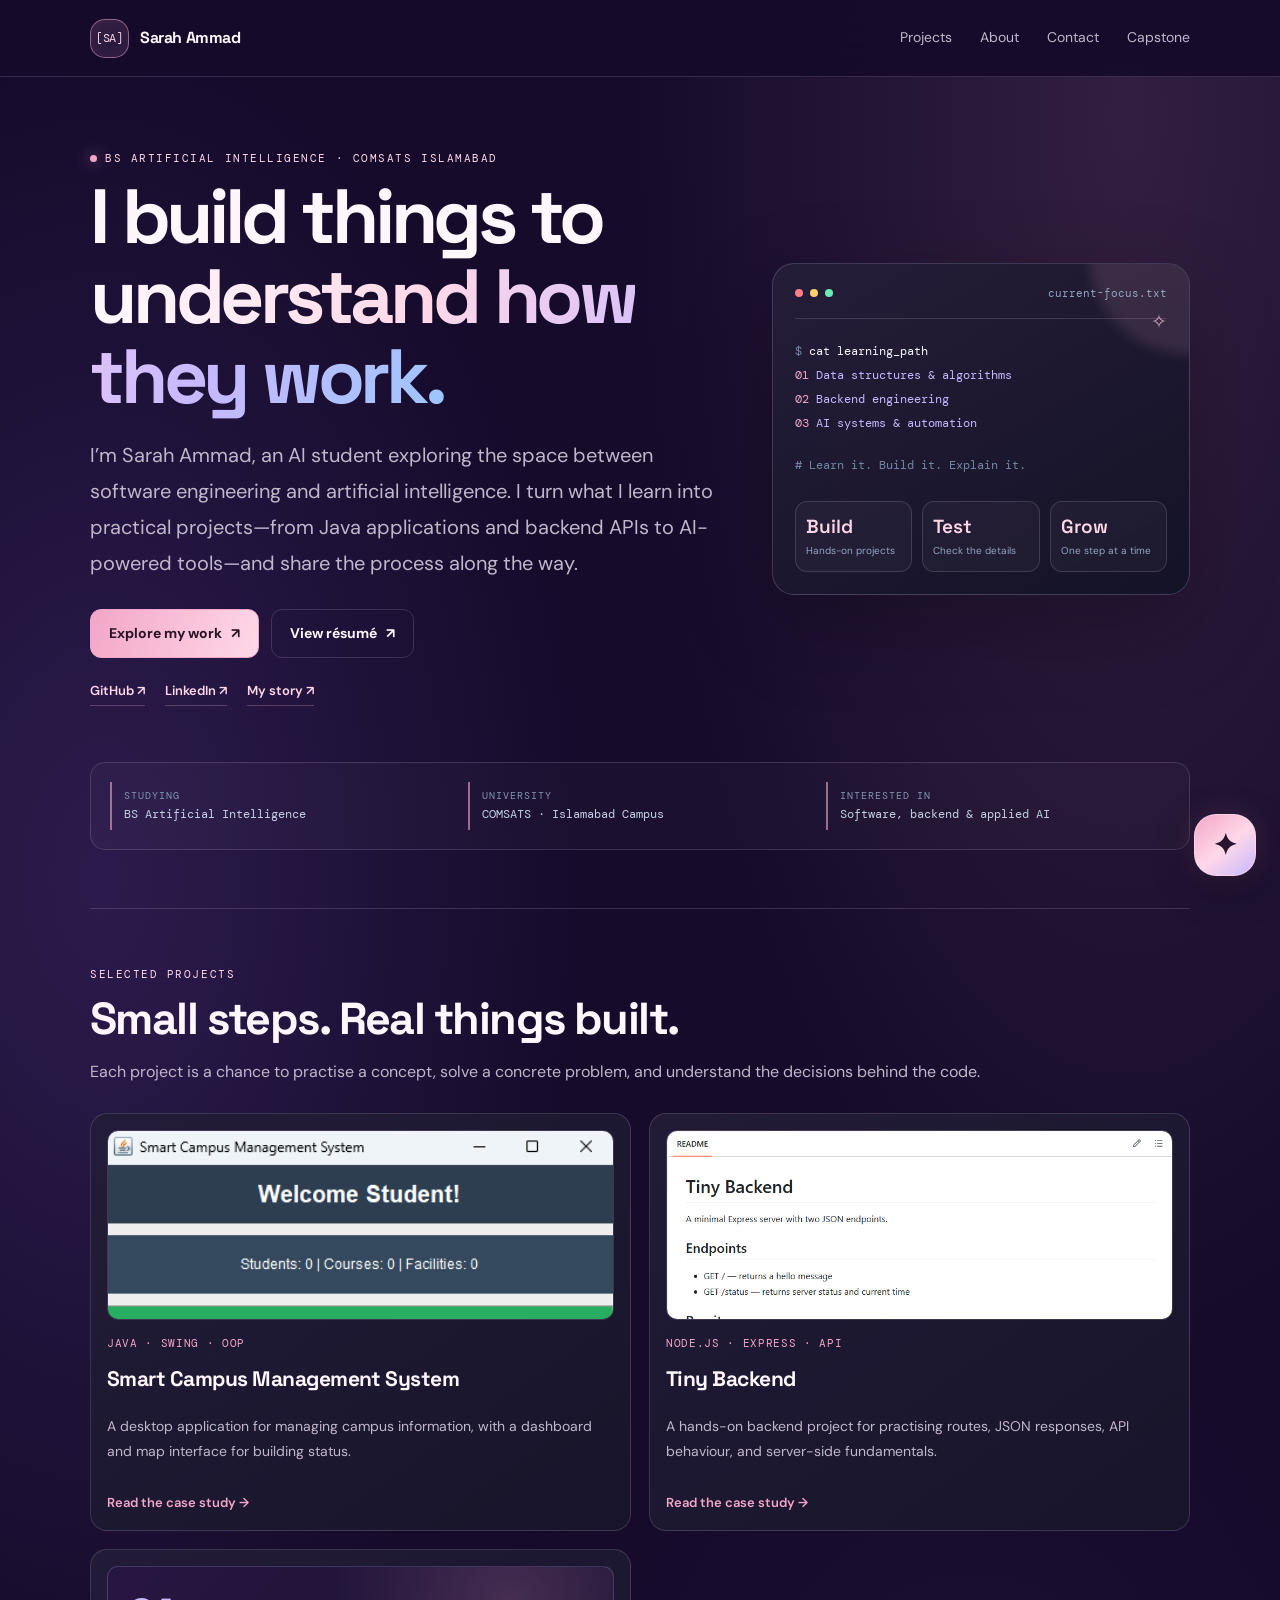
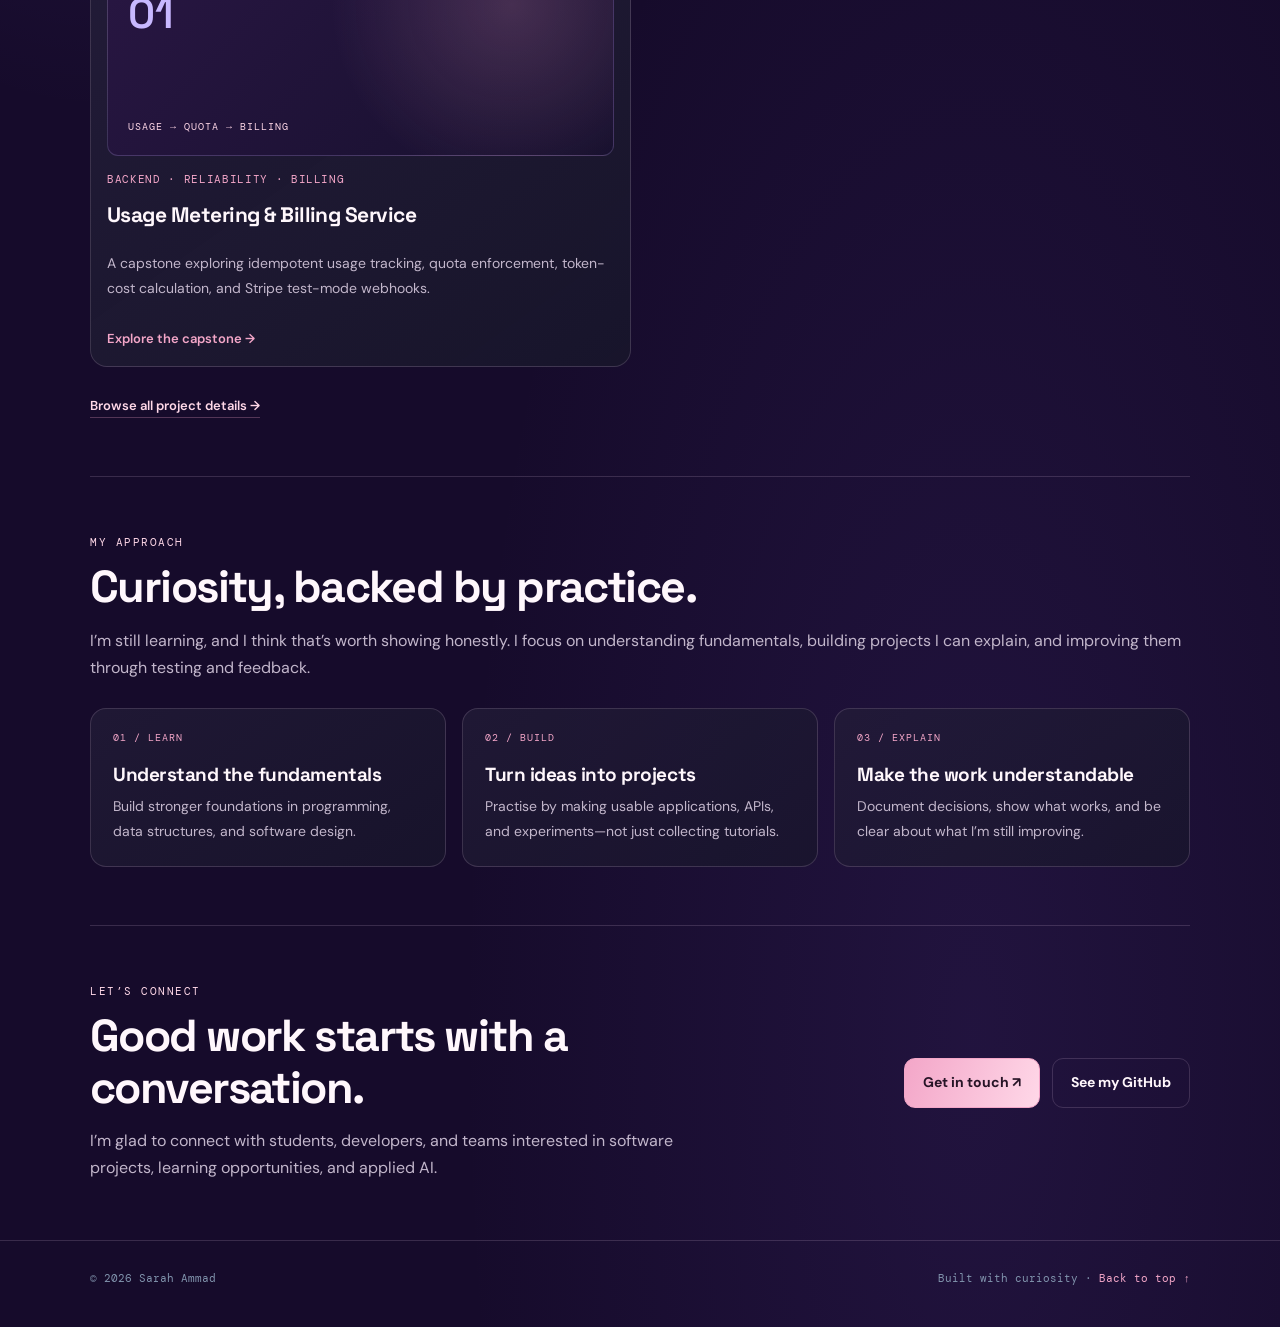
==== index.html @ 7574343a "Correct LinkedIn profile link on homepage" ====
<!DOCTYPE html>
<html lang="en">
<head>
  <meta charset="UTF-8">
  <meta name="viewport" content="width=device-width, initial-scale=1.0">
  <meta name="theme-color" content="#160b2b">
  <meta name="description" content="Sarah Ammad is a BS Artificial Intelligence student at COMSATS University Islamabad building software projects, backend APIs, and practical AI-powered tools.">
  <meta property="og:title" content="Sarah Ammad — AI & Software Portfolio">
  <meta property="og:description" content="Projects, experiments, and learning in software engineering, backend development, and artificial intelligence.">
  <meta property="og:type" content="website">
  <meta property="og:url" content="https://sarahammadai.github.io/">
  <link rel="icon" type="image/svg+xml" href="favicon.svg">
  <link rel="stylesheet" href="style.css">
  <link rel="stylesheet" href="chatbot.css">
  <title>Sarah Ammad — AI & Software Portfolio</title>
</head>
<body>
  <nav>
    <div class="wrap nav-inner">
      <div class="brand"><a href="index.html"><span class="mark">[SA]</span> Sarah Ammad</a></div>
      <button class="nav-toggle" aria-label="Toggle navigation" aria-expanded="false"><span></span>Menu</button>
      <div class="nav-links">
        <a href="projects.html">Projects</a>
        <a href="about.html">About</a>
        <a href="contact.html">Contact</a>
        <a href="capstone.html">Capstone</a>
      </div>
    </div>
  </nav>

  <main class="wrap">
    <section class="hero hero-layout">
      <div>
        <p class="kicker"><span class="eyebrow-dot"></span>BS Artificial Intelligence · COMSATS Islamabad</p>
        <h1>I build things to <span class="highlight">understand how they work.</span></h1>
        <p class="claim">I’m Sarah Ammad, an AI student exploring the space between software engineering and artificial intelligence. I turn what I learn into practical projects—from Java applications and backend APIs to AI-powered tools—and share the process along the way.</p>
        <div class="actions">
          <a class="btn" href="projects.html">Explore my work <span aria-hidden="true">↗</span></a>
          <a class="btn secondary" href="cv.pdf" target="_blank" rel="noopener noreferrer">View résumé <span aria-hidden="true">↗</span></a>
        </div>
        <div class="social-links" aria-label="Professional links">
          <a href="https://github.com/SarahAmmadAI" target="_blank" rel="noopener noreferrer">GitHub ↗</a>
          <a href="https://www.linkedin.com/in/sarah-ammad-16024138a/" target="_blank" rel="noopener noreferrer">LinkedIn ↗</a>
          <a href="about.html">My story ↗</a>
        </div>
      </div>

      <aside class="terminal" aria-label="Current learning focus">
        <div class="terminal-head">
          <span class="traffic"></span><span class="traffic"></span><span class="traffic"></span>
          <span class="terminal-title">current-focus.txt</span>
        </div>
        <div class="terminal-body">
          <div><span class="term-dim">$</span> <span class="term-white">cat learning_path</span></div>
          <div class="focus-line"><span class="prompt">01</span> <span class="term-blue">Data structures &amp; algorithms</span></div>
          <div class="focus-line"><span class="prompt">02</span> <span class="term-blue">Backend engineering</span></div>
          <div class="focus-line"><span class="prompt">03</span> <span class="term-blue">AI systems &amp; automation</span></div>
          <div style="margin-top:18px"><span class="term-dim"># Learn it. Build it. Explain it.</span></div>
        </div>
        <div class="metric-row">
          <div class="metric"><strong>Build</strong><span>Hands-on projects</span></div>
          <div class="metric"><strong>Test</strong><span>Check the details</span></div>
          <div class="metric"><strong>Grow</strong><span>One step at a time</span></div>
        </div>
      </aside>
    </section>

    <section class="quick-facts" aria-label="Portfolio overview">
      <div class="status">
        <div><span class="k">Studying</span>BS Artificial Intelligence</div>
        <div><span class="k">University</span>COMSATS · Islamabad Campus</div>
        <div><span class="k">Interested in</span>Software, backend &amp; applied AI</div>
      </div>
    </section>

    <section>
      <div class="section-heading">
        <p class="kicker">Selected projects</p>
        <h2>Small steps. Real things built.</h2>
        <p>Each project is a chance to practise a concept, solve a concrete problem, and understand the decisions behind the code.</p>
      </div>
      <div class="project-list">
        <article class="project-row">
          <img src="campus-dashboard.png" alt="Dashboard from the Smart Campus Management System" loading="lazy">
          <div class="stack">Java · Swing · OOP</div>
          <h3>Smart Campus Management System</h3>
          <p>A desktop application for managing campus information, with a dashboard and map interface for building status.</p>
          <a href="project-campus.html">Read the case study →</a>
        </article>
        <article class="project-row">
          <img src="backend-readme.png" alt="Tiny Backend API project documentation" loading="lazy">
          <div class="stack">Node.js · Express · API</div>
          <h3>Tiny Backend</h3>
          <p>A hands-on backend project for practising routes, JSON responses, API behaviour, and server-side fundamentals.</p>
          <a href="project-backend.html">Read the case study →</a>
        </article>
        <article class="project-row">
          <div class="project-art" aria-hidden="true"><span>01</span><span>USAGE → QUOTA → BILLING</span></div>
          <div class="stack">Backend · Reliability · Billing</div>
          <h3>Usage Metering &amp; Billing Service</h3>
          <p>A capstone exploring idempotent usage tracking, quota enforcement, token-cost calculation, and Stripe test-mode webhooks.</p>
          <a href="capstone.html">Explore the capstone →</a>
        </article>
      </div>
      <div class="section-link"><a class="text-link" href="projects.html">Browse all project details <span aria-hidden="true">→</span></a></div>
    </section>

    <section>
      <div class="section-heading">
        <p class="kicker">My approach</p>
        <h2>Curiosity, backed by practice.</h2>
        <p>I’m still learning, and I think that’s worth showing honestly. I focus on understanding fundamentals, building projects I can explain, and improving them through testing and feedback.</p>
      </div>
      <div class="approach-grid">
        <article class="approach-card"><span class="approach-number">01 / LEARN</span><h3>Understand the fundamentals</h3><p>Build stronger foundations in programming, data structures, and software design.</p></article>
        <article class="approach-card"><span class="approach-number">02 / BUILD</span><h3>Turn ideas into projects</h3><p>Practise by making usable applications, APIs, and experiments—not just collecting tutorials.</p></article>
        <article class="approach-card"><span class="approach-number">03 / EXPLAIN</span><h3>Make the work understandable</h3><p>Document decisions, show what works, and be clear about what I’m still improving.</p></article>
      </div>
    </section>

    <section class="closing-section">
      <div>
        <p class="kicker">Let’s connect</p>
        <h2>Good work starts with a conversation.</h2>
        <p>I’m glad to connect with students, developers, and teams interested in software projects, learning opportunities, and applied AI.</p>
      </div>
      <div class="actions">
        <a class="btn" href="contact.html">Get in touch ↗</a>
        <a class="btn secondary" href="https://github.com/SarahAmmadAI" target="_blank" rel="noopener noreferrer">See my GitHub</a>
      </div>
    </section>
  </main>

  <footer>
    <div class="wrap"><span>© 2026 Sarah Ammad</span><span>Built with curiosity · <a href="index.html">Back to top ↑</a></span></div>
  </footer>
  <script data-goatcounter="https://sarahammad.goatcounter.com/count" async src="//gc.zgo.at/count.js"></script>
  <script src="app.js"></script>
  <script src="chatbot.js" defer></script>
</body>
</html>
---- style.css ----
@import url('https://fonts.googleapis.com/css2?family=DM+Mono:wght@400;500&family=DM+Sans:wght@400;500;600;700&family=Space+Grotesk:wght@500;600;700&display=swap');
:root{--bg:#0b1220;--panel:#111d30;--panel2:#15243a;--line:rgba(190,211,235,.15);--text:#f3f7fc;--muted:#a9b8cc;--green:#6ee7b7;--mint:#b8f7df;--blue:#8cb8ff;--mono:'DM Mono',monospace;--sans:'DM Sans',sans-serif;--display:'Space Grotesk',sans-serif;--radius:18px}
*{box-sizing:border-box;margin:0;padding:0}
html{scroll-behavior:smooth;scroll-padding-top:95px}
body{font-family:var(--sans);background:radial-gradient(ellipse at 80% 0%,rgba(37,99,235,.16),transparent 34rem),radial-gradient(ellipse at 0% 25%,rgba(16,185,129,.09),transparent 30rem),var(--bg);color:var(--text);line-height:1.7;font-size:16px;min-height:100vh}
a{color:var(--green);text-decoration:none;transition:color .2s ease,border-color .2s ease,background .2s ease}a:hover{color:#d3ffef}
a:focus-visible,button:focus-visible,input:focus-visible,textarea:focus-visible{outline:2px solid var(--green);outline-offset:4px}
img{max-width:100%;display:block;border:1px solid var(--line);border-radius:14px}
code,.mono,.project-row .stack,.skills span,.status,.spec-row dt,.contact-list .label{font-family:var(--mono)}
.wrap{width:min(1100px,calc(100% - 44px));margin-inline:auto;padding:0}
nav{position:sticky;top:0;z-index:20;background:rgba(11,18,32,.84);backdrop-filter:blur(18px);border-bottom:1px solid var(--line)}
.nav-inner{height:76px;display:flex;align-items:center;justify-content:space-between;gap:24px}
.brand a{font-family:var(--display);font-weight:700;color:var(--text);display:flex;align-items:center;gap:11px;letter-spacing:-.025em}
.brand a:hover{text-decoration:none;color:var(--mint)}
.brand .mark{display:grid;place-items:center;width:39px;height:39px;border:1px solid rgba(110,231,183,.45);border-radius:12px;color:var(--green);font:12px var(--mono);background:rgba(110,231,183,.08)}
.nav-links{display:flex;gap:28px;align-items:center;font-size:14px}.nav-links a{color:var(--muted);position:relative;padding:5px 0}.nav-links a:hover,.nav-links a.current{color:var(--text);text-decoration:none}
.nav-links a.current:after{content:"";height:2px;position:absolute;bottom:-9px;left:0;right:0;background:var(--green);border-radius:2px}
.nav-toggle{display:none;background:transparent;border:1px solid var(--line);border-radius:10px;color:var(--text);padding:8px 12px;cursor:pointer;font:12px var(--mono)}
.crumb{padding:27px 0 0;color:#8497b0;font:11px var(--mono);letter-spacing:.06em;text-transform:uppercase}.crumb a{color:#b1c2d8}
section{padding:58px 0;border-top:1px solid var(--line)}section:first-child{border-top:0}
h1,h2,h3{font-family:var(--display);line-height:1.15;letter-spacing:-.035em}
h1{font-size:clamp(2.8rem,6vw,5rem);margin-bottom:20px}h2{font-size:clamp(2rem,4vw,2.8rem);margin-bottom:14px}h3{font-size:20px;margin-bottom:8px;letter-spacing:-.025em}
p{color:var(--muted)}p+p{margin-top:14px}
.hero{padding:74px 0 56px}.hero .rule{width:48px;height:3px;background:var(--green);border-radius:4px;margin-bottom:24px}
.hero h1{max-width:780px;font-size:clamp(2.8rem,6vw,5rem);line-height:1.04;letter-spacing:-.055em}
.hero p.claim{max-width:720px;font-size:clamp(17px,2vw,20px);line-height:1.8;margin:0 0 28px}
.hero .highlight,.case-header .highlight{background:linear-gradient(100deg,#f4f8ff 5%,#b7f6df 68%,#86b4ff);-webkit-background-clip:text;background-clip:text;color:transparent}
.btn{display:inline-flex;align-items:center;justify-content:center;gap:9px;padding:12px 18px;border:1px solid var(--green);border-radius:11px;background:var(--green);color:#082018;font-size:14px;font-weight:700;cursor:pointer;transition:transform .2s,background .2s}
.btn:hover{transform:translateY(-2px);background:var(--mint);color:#082018;text-decoration:none}.btn:active{transform:scale(.98)}.btn.secondary{background:transparent;color:var(--text);border-color:var(--line)}.btn.secondary:hover{border-color:var(--green);color:var(--mint)}
.actions{display:flex;gap:12px;flex-wrap:wrap;margin-top:27px}
.status{display:grid;grid-template-columns:repeat(3,minmax(0,1fr));gap:14px;padding:19px;border:1px solid var(--line);border-radius:15px;background:rgba(255,255,255,.025);font-size:12px;color:#c3d1e2}
.status>div{padding:5px 12px;border-left:2px solid rgba(110,231,183,.5)}.status .k{display:block;color:#8196b1;font-size:10px;text-transform:uppercase;letter-spacing:.1em}.status .v{display:inline-block;color:var(--green);margin-left:5px}
.section-heading{margin-bottom:27px}.kicker{font:11px var(--mono);text-transform:uppercase;letter-spacing:.14em;color:var(--green);margin-bottom:12px}\n.hero>.kicker,.case-header>.kicker{display:inline-flex;align-items:center;gap:9px;padding:7px 12px;border:1px solid rgba(110,231,183,.27);border-radius:999px;background:rgba(110,231,183,.07);color:var(--mint);font:11px var(--mono);letter-spacing:.12em;margin-bottom:18px}
.project-list{display:grid;grid-template-columns:repeat(2,minmax(0,1fr));gap:18px;border:0}
.project-row{display:flex;flex-direction:column;gap:15px;padding:16px;border:1px solid var(--line);border-radius:17px;background:linear-gradient(145deg,rgba(20,35,56,.9),rgba(15,27,44,.75));margin:0;transition:transform .2s,border-color .2s,box-shadow .2s}
.project-row:hover{background:linear-gradient(145deg,rgba(24,44,68,.95),rgba(15,27,44,.85));border-color:rgba(110,231,183,.35);transform:translateY(-3px);box-shadow:0 18px 42px rgba(0,0,0,.12)}
.project-row .stack{font-size:11px;color:var(--green);line-height:1.6;padding-top:0;letter-spacing:.06em;text-transform:uppercase}
.project-row p{font-size:14px;margin:0 0 8px}.project-row a{font-size:13px;font-weight:600}
.project-row img{width:100%;height:190px;object-fit:cover;object-position:top;border-radius:11px}
.project-row h3{font-size:21px}
.skills{display:flex;flex-wrap:wrap;gap:9px}.skills span{font-size:11px;border:1px solid var(--line);border-radius:9px;padding:8px 12px;color:#c3d1e2;background:rgba(255,255,255,.025);transition:border-color .2s,color .2s}.skills span:hover{border-color:var(--green);color:var(--mint)}
.spec{border-top:1px solid var(--line);margin-top:4px;display:grid;grid-template-columns:repeat(2,minmax(0,1fr));gap:0 30px}
.spec-row{display:grid;grid-template-columns:110px 1fr;gap:15px;padding:15px 0;border-bottom:1px solid var(--line);font-size:14px}.spec-row dt{color:#8fa4be;font-size:11px;text-transform:uppercase;letter-spacing:.06em;padding-top:4px}.spec-row dd{color:#e6edf7;overflow-wrap:anywhere}.spec-row dd a{font-weight:600}
.case-header{padding-top:40px}.case-header h1{max-width:850px}.case-header p.subtitle{font-size:18px;max-width:780px;line-height:1.8;margin-top:5px}
.shot{margin:24px 0;padding:12px;border:1px solid var(--line);border-radius:16px;background:rgba(17,29,48,.8);overflow:hidden}.shot img{width:100%;height:auto;border-radius:10px;background:var(--panel)}.shot figcaption{font-size:13px;color:var(--muted);margin-top:12px;padding:0 4px 3px}
.about-grid{display:grid;grid-template-columns:260px minmax(0,1fr);gap:42px;align-items:start}.about-grid img{width:100%;aspect-ratio:4/5;object-fit:cover;object-position:center top;border-radius:20px;border-color:var(--line)}
.contact-list{list-style:none;border-top:1px solid var(--line)}.contact-list li{font-size:14px;padding:15px 8px;border-bottom:1px solid var(--line);display:grid;grid-template-columns:115px minmax(0,1fr);gap:16px;border-radius:9px;transition:background .2s}.contact-list li:hover{background:rgba(255,255,255,.025)}.contact-list .label{font-size:11px;color:#8fa4be;text-transform:uppercase;letter-spacing:.07em;padding-top:3px}.contact-list a{overflow-wrap:anywhere}
form{max-width:720px;padding:25px;border:1px solid var(--line);border-radius:17px;background:rgba(17,29,48,.68)}label{font-size:13px;color:#c3d1e2;display:block;margin-bottom:7px}
input[type=text],input[type=email],textarea{width:100%;padding:12px 14px;border:1px solid var(--line);border-radius:10px;background:#0b1525;font:14px var(--sans);color:var(--text);transition:border-color .2s,box-shadow .2s}
input:focus,textarea:focus{border-color:var(--green);box-shadow:0 0 0 3px rgba(110,231,183,.1);outline:none}textarea{resize:vertical}.field{margin-bottom:17px}
.note{margin-top:20px;padding:17px 20px;border-left:3px solid var(--green);border-radius:0 12px 12px 0;background:rgba(110,231,183,.06);color:var(--muted);font-size:13px}
footer{padding:30px 0 42px;border-top:1px solid var(--line);color:#8194ad;font:11px var(--mono)}footer .wrap{display:flex;justify-content:space-between;gap:16px;flex-wrap:wrap}
@media(max-width:760px){.hero{padding-top:52px}.status{grid-template-columns:1fr;gap:9px}.status>div{padding:4px 12px}.project-list{grid-template-columns:1fr}.project-row img{height:auto;max-height:320px;object-fit:contain}.about-grid{grid-template-columns:180px minmax(0,1fr);gap:25px}.spec{grid-template-columns:1fr}.nav-links{gap:17px}}
@media(max-width:560px){.wrap{width:calc(100% - 32px)}.nav-inner{height:68px}.nav-toggle{display:block}.nav-links{display:none;position:absolute;top:100%;left:0;right:0;padding:10px 22px 18px;background:#0b1220;border-bottom:1px solid var(--line);flex-direction:column;align-items:stretch;gap:0}.nav-links.open{display:flex}.nav-links a{padding:11px 0;border-bottom:1px solid var(--line)}.nav-links a:last-child{border-bottom:0}.nav-links a.current:after{display:none}.hero{padding:48px 0 38px}.hero h1{font-size:2.65rem}.hero p.claim{font-size:16px}section{padding:43px 0}.about-grid{grid-template-columns:1fr}.about-grid img{width:160px;aspect-ratio:1;object-fit:cover;border-radius:50%}.spec-row{grid-template-columns:90px 1fr;gap:12px}.contact-list li{grid-template-columns:80px minmax(0,1fr);gap:10px}form{padding:18px}.crumb{padding-top:20px}}
@media(prefers-reduced-motion:reduce){html{scroll-behavior:auto}*,*:before,*:after{transition:none!important}}

/* Shared capstone-inspired hero panel */
.hero-layout{display:grid;grid-template-columns:minmax(0,1.2fr) minmax(280px,.8fr);align-items:center;gap:54px}
.eyebrow-dot{display:inline-block;width:7px;height:7px;background:var(--green);border-radius:50%;box-shadow:0 0 15px rgba(110,231,183,.7);margin-right:8px}
.terminal{position:relative;overflow:hidden;padding:22px;border:1px solid rgba(164,195,231,.2);border-radius:22px;background:linear-gradient(150deg,rgba(24,42,66,.95),rgba(13,24,41,.96));box-shadow:0 28px 90px rgba(0,0,0,.24)}
.terminal:before{content:"";position:absolute;width:200px;height:200px;right:-100px;top:-110px;border-radius:50%;background:rgba(110,231,183,.11);filter:blur(6px);pointer-events:none}
.terminal-head{position:relative;display:flex;align-items:center;gap:7px;padding-bottom:18px;border-bottom:1px solid var(--line);font:11px var(--mono);color:#91a6c0}
.traffic{width:8px;height:8px;border-radius:50%;background:#ff7e86}.traffic:nth-child(2){background:#ffd16d}.traffic:nth-child(3){background:#6ee7b7}.terminal-title{margin-left:auto}
.terminal-body{position:relative;padding:20px 0 4px;font:12px/2 var(--mono);color:#b9c9dc;overflow-wrap:anywhere}.terminal-body .prompt{color:var(--green)}.terminal-body .term-blue{color:var(--blue)}.terminal-body .term-white{color:#f5f8ff}.terminal-body .term-dim{color:#7188a5}
.metric-row{display:grid;grid-template-columns:repeat(3,1fr);gap:10px;margin-top:20px}.metric{border:1px solid var(--line);background:rgba(255,255,255,.035);border-radius:12px;padding:12px 10px}.metric strong{display:block;font:600 19px var(--display);color:var(--mint)}.metric span{display:block;color:#91a6c0;font-size:10px;margin-top:3px}
@media(max-width:760px){.hero-layout{grid-template-columns:1fr;gap:30px}.hero-layout .terminal{max-width:580px}}
@media(max-width:560px){.hero-layout{gap:24px}.metric-row{gap:7px}.metric{padding:10px 8px}.metric strong{font-size:17px}}


/* Soft feminine polish: blush, rose and lilac accents while keeping the tech-first navy theme */
:root{
  --rose:#f3a6c8;
  --blush:#ffd8e8;
  --lilac:#c8b8ff;
}
body{
  background:
    radial-gradient(ellipse at 92% 8%,rgba(243,166,200,.13),transparent 30rem),
    radial-gradient(ellipse at 5% 45%,rgba(200,184,255,.10),transparent 28rem),
    radial-gradient(ellipse at 80% 80%,rgba(37,99,235,.10),transparent 32rem),
    var(--bg);
}
a:hover{color:var(--blush)}
a:focus-visible,button:focus-visible,input:focus-visible,textarea:focus-visible{outline-color:var(--rose)}
.brand .mark{
  border-color:rgba(243,166,200,.52);
  color:var(--blush);
  background:linear-gradient(145deg,rgba(243,166,200,.14),rgba(200,184,255,.10));
  border-radius:15px;
  box-shadow:inset 0 0 18px rgba(243,166,200,.04);
}
.nav-links a.current:after{
  background:linear-gradient(90deg,var(--rose),var(--lilac));
}
.hero .highlight,.case-header .highlight{
  background:linear-gradient(105deg,#fff7fb 4%,var(--blush) 38%,var(--lilac) 72%,#9cc5ff);
  -webkit-background-clip:text;background-clip:text;color:transparent;
}
.hero>.kicker,.case-header>.kicker{
  border-color:rgba(243,166,200,.28);
  background:linear-gradient(110deg,rgba(243,166,200,.09),rgba(200,184,255,.08));
  color:#ffe1ee;
}
.kicker{color:var(--blush)}
.eyebrow-dot{
  background:var(--rose);
  box-shadow:0 0 15px rgba(243,166,200,.72);
}
.btn{
  border-color:var(--rose);
  background:linear-gradient(110deg,var(--green),#b8f7df 58%,#f7c5dc);
  color:#10202a;
}
.btn:hover{
  background:linear-gradient(110deg,#d0ffed,var(--blush));
  color:#10202a;
}
.btn.secondary:hover{border-color:var(--rose);color:var(--blush)}
.project-row:hover{
  border-color:rgba(243,166,200,.42);
  box-shadow:0 18px 42px rgba(0,0,0,.15),0 0 26px rgba(243,166,200,.035);
}
.project-row .stack{color:#f3b5d2}
.skills span:hover{border-color:var(--rose);color:var(--blush)}
.terminal:before{
  background:rgba(243,166,200,.13);
}
.terminal:after{
  content:"✧";
  position:absolute;right:22px;top:42px;
  color:rgba(255,216,232,.72);font-size:19px;
  pointer-events:none;
}
.metric strong{color:#ffd8e8}
input:focus,textarea:focus{
  border-color:var(--rose);
  box-shadow:0 0 0 3px rgba(243,166,200,.10);
}
.note{
  border-left-color:var(--rose);
  background:linear-gradient(100deg,rgba(243,166,200,.075),rgba(200,184,255,.045));
}
@media(prefers-reduced-motion:no-preference){
  .brand .mark,.project-row,.btn{transition:transform .2s ease,border-color .2s ease,background .2s ease,box-shadow .2s ease}
}


/* Cohesive feminine palette across every page: midnight plum, rose, blush and lilac */
:root{
  --bg:#100f20;
  --panel:#19172b;
  --panel2:#211d38;
  --line:rgba(228,198,231,.17);
  --text:#fff7fc;
  --muted:#c2b6cb;
  --green:#f3a6c8;
  --mint:#ffd8e8;
  --blue:#c8b8ff;
}
body{
  background:
    radial-gradient(ellipse at 88% 2%,rgba(243,166,200,.16),transparent 31rem),
    radial-gradient(ellipse at 8% 28%,rgba(200,184,255,.13),transparent 30rem),
    radial-gradient(ellipse at 75% 90%,rgba(143,157,255,.08),transparent 32rem),
    var(--bg);
}
nav{background:rgba(16,15,32,.88)}
.nav-links a.current:after{background:linear-gradient(90deg,var(--rose),var(--lilac))}
.btn{
  border-color:var(--rose);
  background:linear-gradient(110deg,#f3a6c8,#ffd8e8);
  color:#271426;
}
.btn:hover{background:linear-gradient(110deg,#ffd8e8,#e5d9ff);color:#271426}
.btn.secondary:hover{border-color:var(--rose);color:var(--blush)}
.status>div{border-left-color:rgba(243,166,200,.6)}
.status .v,.project-row .stack{color:var(--rose)}
.project-row{
  background:linear-gradient(145deg,rgba(35,29,56,.94),rgba(24,22,43,.88));
}
.project-row:hover{
  background:linear-gradient(145deg,rgba(44,34,63,.97),rgba(26,23,46,.92));
  border-color:rgba(243,166,200,.42);
}
.skills span{background:rgba(255,216,232,.025)}
.terminal{
  background:linear-gradient(150deg,rgba(37,30,57,.97),rgba(20,19,39,.98));
  border-color:rgba(200,184,255,.22);
}
.terminal-body .term-blue{color:var(--lilac)}
.terminal-body .prompt{color:var(--rose)}
.metric{background:rgba(255,216,232,.035)}
.metric strong{color:var(--blush)}
input[type=text],input[type=email],textarea{background:#171428;color:var(--text)}
.nav-toggle{background:rgba(200,184,255,.04)}
@media(max-width:560px){.nav-links{background:#100f20}}


/* User-requested deeper purple site background */
:root{
  --bg:#160b2b;
  --panel:#20113a;
  --panel2:#2a1747;
}
body{
  background:
    radial-gradient(ellipse at 88% 4%,rgba(243,166,200,.13),transparent 31rem),
    radial-gradient(ellipse at 8% 30%,rgba(156,112,255,.16),transparent 30rem),
    radial-gradient(ellipse at 76% 90%,rgba(116,79,201,.12),transparent 32rem),
    var(--bg);
}
nav{background:rgba(22,11,43,.9)}
@media(max-width:560px){.nav-links{background:#160b2b}}


/* Homepage polish: clearer links, balanced cards, and responsive layout */
.social-links{display:flex;flex-wrap:wrap;gap:20px;margin-top:22px}
.social-links a,.text-link{font-size:13px;font-weight:600;color:var(--blush);border-bottom:1px solid rgba(243,166,200,.28);padding-bottom:3px}
.social-links a:hover,.text-link:hover{color:#fff;border-color:var(--lilac)}
.quick-facts{padding-top:0!important;border-top:0!important}
.project-list{align-items:stretch}
.project-row{height:100%;min-width:0}
.project-row p{line-height:1.8}
.project-row>a{margin-top:auto;padding-top:4px}
.project-art{height:190px;border:1px solid rgba(200,184,255,.2);border-radius:11px;display:flex;flex-direction:column;justify-content:space-between;padding:20px;background:radial-gradient(circle at 80% 20%,rgba(243,166,200,.19),transparent 42%),linear-gradient(135deg,#281642,#17102e);color:var(--blush);font-family:var(--mono)}
.project-art span:first-child{font:600 42px var(--display);color:var(--lilac)}
.project-art span:last-child{font-size:10px;letter-spacing:.1em}
.section-link{margin-top:24px}
.approach-grid{display:grid;grid-template-columns:repeat(3,minmax(0,1fr));gap:16px}
.approach-card{padding:22px;border:1px solid var(--line);border-radius:16px;background:linear-gradient(145deg,rgba(35,29,56,.72),rgba(24,22,43,.72))}
.approach-number{display:block;font:10px var(--mono);letter-spacing:.1em;color:var(--rose);margin-bottom:20px}
.approach-card h3{font-size:19px}
.approach-card p{font-size:14px;line-height:1.8}
.closing-section{display:flex;justify-content:space-between;align-items:center;gap:28px}
.closing-section>div:first-child{max-width:650px}
.closing-section .actions{margin-top:0;flex-shrink:0}
@media(max-width:760px){
 .approach-grid{grid-template-columns:1fr}
 .closing-section{align-items:flex-start;flex-direction:column}
 .closing-section .actions{margin-top:4px}
}
@media(max-width:560px){
 .social-links{gap:15px}
 .project-art{height:170px}
 .approach-card{padding:19px}
}
---- chatbot.css ----
/* Floating AI assistant — coordinated with the portfolio's plum / blush / lilac palette. */
.sa-chat-launcher,.sa-chat-panel,.sa-chat-panel *{box-sizing:border-box}
.sa-chat-launcher{
  position:fixed;right:24px;bottom:24px;z-index:9998;width:62px;height:62px;
  display:grid;place-items:center;border:1px solid rgba(255,216,232,.8);border-radius:22px;
  background:linear-gradient(140deg,#f3a6c8,#ffd8e8 52%,#c8b8ff);color:#28142e;
  box-shadow:0 12px 38px rgba(9,4,22,.42),0 0 30px rgba(243,166,200,.16);
  font:700 29px/1 'DM Sans',sans-serif;cursor:pointer;transition:transform .2s ease,box-shadow .2s ease;
}
.sa-chat-launcher:hover{transform:translateY(-3px);box-shadow:0 16px 42px rgba(9,4,22,.5),0 0 32px rgba(243,166,200,.24)}
.sa-chat-launcher.is-open{border-color:rgba(200,184,255,.7);background:#2a1747;color:#ffd8e8;font-size:30px}
.sa-chat-panel{
  position:fixed;right:24px;bottom:100px;z-index:9999;width:min(390px,calc(100vw - 28px));height:min(590px,calc(100dvh - 130px));
  display:flex;flex-direction:column;overflow:hidden;border:1px solid rgba(200,184,255,.3);border-radius:24px;
  background:radial-gradient(ellipse at 100% 0%,rgba(200,184,255,.09),transparent 45%),#160b2b;
  color:#fff7fc;box-shadow:0 24px 90px rgba(5,2,15,.58);font-family:'DM Sans',sans-serif;
  opacity:0;visibility:hidden;transform:translateY(12px) scale(.98);transform-origin:bottom right;
  transition:opacity .2s ease,transform .2s ease,visibility .2s ease;pointer-events:none;
}
.sa-chat-panel.is-open{opacity:1;visibility:visible;transform:translateY(0) scale(1);pointer-events:auto}
.sa-chat-header{display:flex;align-items:center;gap:12px;padding:17px 17px 15px;border-bottom:1px solid rgba(228,198,231,.14);background:rgba(32,17,58,.88)}
.sa-chat-avatar{display:grid;place-items:center;flex:0 0 42px;width:42px;height:42px;border-radius:15px;background:linear-gradient(145deg,#f3a6c8,#c8b8ff);color:#29142f;font-size:24px;box-shadow:0 5px 20px rgba(243,166,200,.12)}
.sa-chat-identity{display:flex;flex:1;min-width:0;flex-direction:column;gap:3px}
.sa-chat-identity strong{font-size:14px;letter-spacing:-.01em;color:#fff7fc}
.sa-chat-status{font-size:11px;color:#c8b8ff}
.sa-chat-close{display:grid;place-items:center;width:34px;height:34px;border:1px solid rgba(200,184,255,.17);border-radius:11px;background:rgba(200,184,255,.05);color:#ffd8e8;font-size:24px;line-height:1;cursor:pointer}
.sa-chat-close:hover{background:rgba(243,166,200,.12)}
.sa-chat-transcript{flex:1;min-height:0;overflow-y:auto;overscroll-behavior:contain;padding:17px 14px 20px;scroll-behavior:smooth}
.sa-chat-welcome{padding:7px 2px 4px}
.sa-chat-sparkle{display:grid;place-items:center;width:43px;height:43px;margin-bottom:14px;border:1px solid rgba(243,166,200,.23);border-radius:15px;background:linear-gradient(145deg,rgba(243,166,200,.13),rgba(200,184,255,.13));color:#ffd8e8;font-size:24px}
.sa-chat-welcome>strong{font-family:'Space Grotesk','DM Sans',sans-serif;font-size:24px;letter-spacing:-.04em}
.sa-chat-welcome p{margin:8px 0 17px;color:#c2b6cb;font-size:13px;line-height:1.65}
.sa-chat-suggestions{display:flex;flex-direction:column;gap:8px}
.sa-chat-chip{width:100%;padding:10px 12px;border:1px solid rgba(200,184,255,.22);border-radius:13px;background:rgba(200,184,255,.045);color:#f4e9ff;text-align:left;font:12px/1.45 'DM Sans',sans-serif;cursor:pointer;transition:border-color .2s ease,background .2s ease}
.sa-chat-chip:hover{border-color:rgba(243,166,200,.6);background:rgba(243,166,200,.07)}
.sa-chat-message{display:flex;margin:0 0 12px}
.sa-chat-message.is-user{justify-content:flex-end}
.sa-chat-bubble{max-width:88%;padding:11px 13px;border:1px solid rgba(200,184,255,.15);border-radius:16px 16px 16px 5px;background:#21113a;color:#f7efff;font-size:13px;line-height:1.65;white-space:pre-wrap;overflow-wrap:anywhere}
.sa-chat-message.is-user .sa-chat-bubble{border-color:rgba(243,166,200,.25);border-radius:16px 16px 5px 16px;background:linear-gradient(135deg,rgba(243,166,200,.18),rgba(200,184,255,.14));color:#fff7fc}
.sa-chat-message.is-typing .sa-chat-bubble{color:#c8b8ff;font-style:italic}
.sa-chat-composer{display:flex;align-items:flex-end;gap:8px;margin:0 13px 10px;padding:8px;border:1px solid rgba(200,184,255,.25);border-radius:17px;background:rgba(32,17,58,.92)}
.sa-chat-input{display:block;flex:1;min-width:0;max-height:120px;resize:none;border:0!important;outline:0!important;box-shadow:none!important;background:transparent!important;color:#fff7fc!important;padding:7px 6px!important;font:13px/1.5 'DM Sans',sans-serif!important}
.sa-chat-input::placeholder{color:#9c8dac}
.sa-chat-send{display:grid;place-items:center;flex:0 0 36px;width:36px;height:36px;border:0;border-radius:12px;background:linear-gradient(135deg,#f3a6c8,#ffd8e8);color:#28142e;font-size:23px;line-height:1;cursor:pointer}
.sa-chat-send:disabled{opacity:.55;cursor:wait}
.sa-chat-foot{padding:0 16px 13px;color:#9c8dac;font-size:10px;line-height:1.45;text-align:center}
@media(max-width:560px){
  .sa-chat-launcher{right:16px;bottom:16px;width:58px;height:58px;border-radius:20px}
  .sa-chat-panel{right:10px;bottom:84px;width:calc(100vw - 20px);height:min(610px,calc(100dvh - 102px));border-radius:22px}
}
@media(prefers-reduced-motion:reduce){.sa-chat-launcher,.sa-chat-panel,.sa-chat-chip{transition:none}}
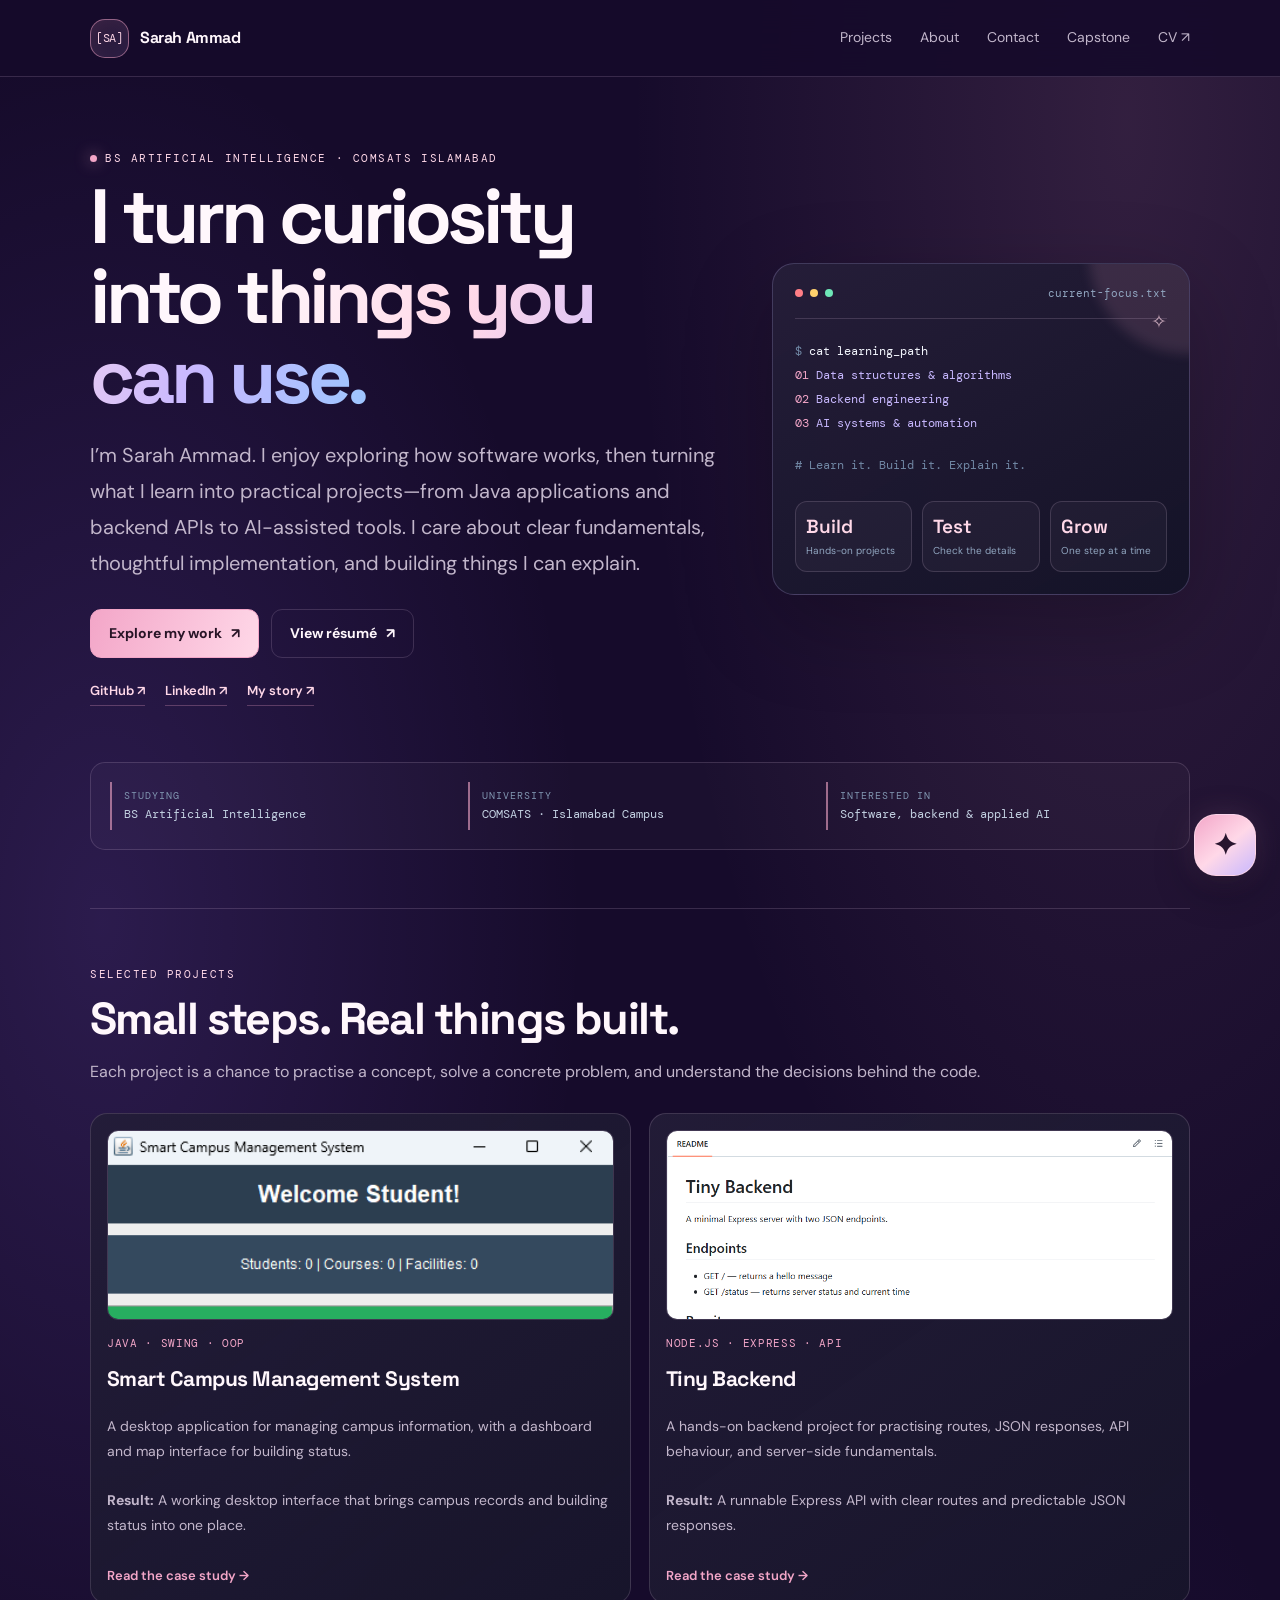
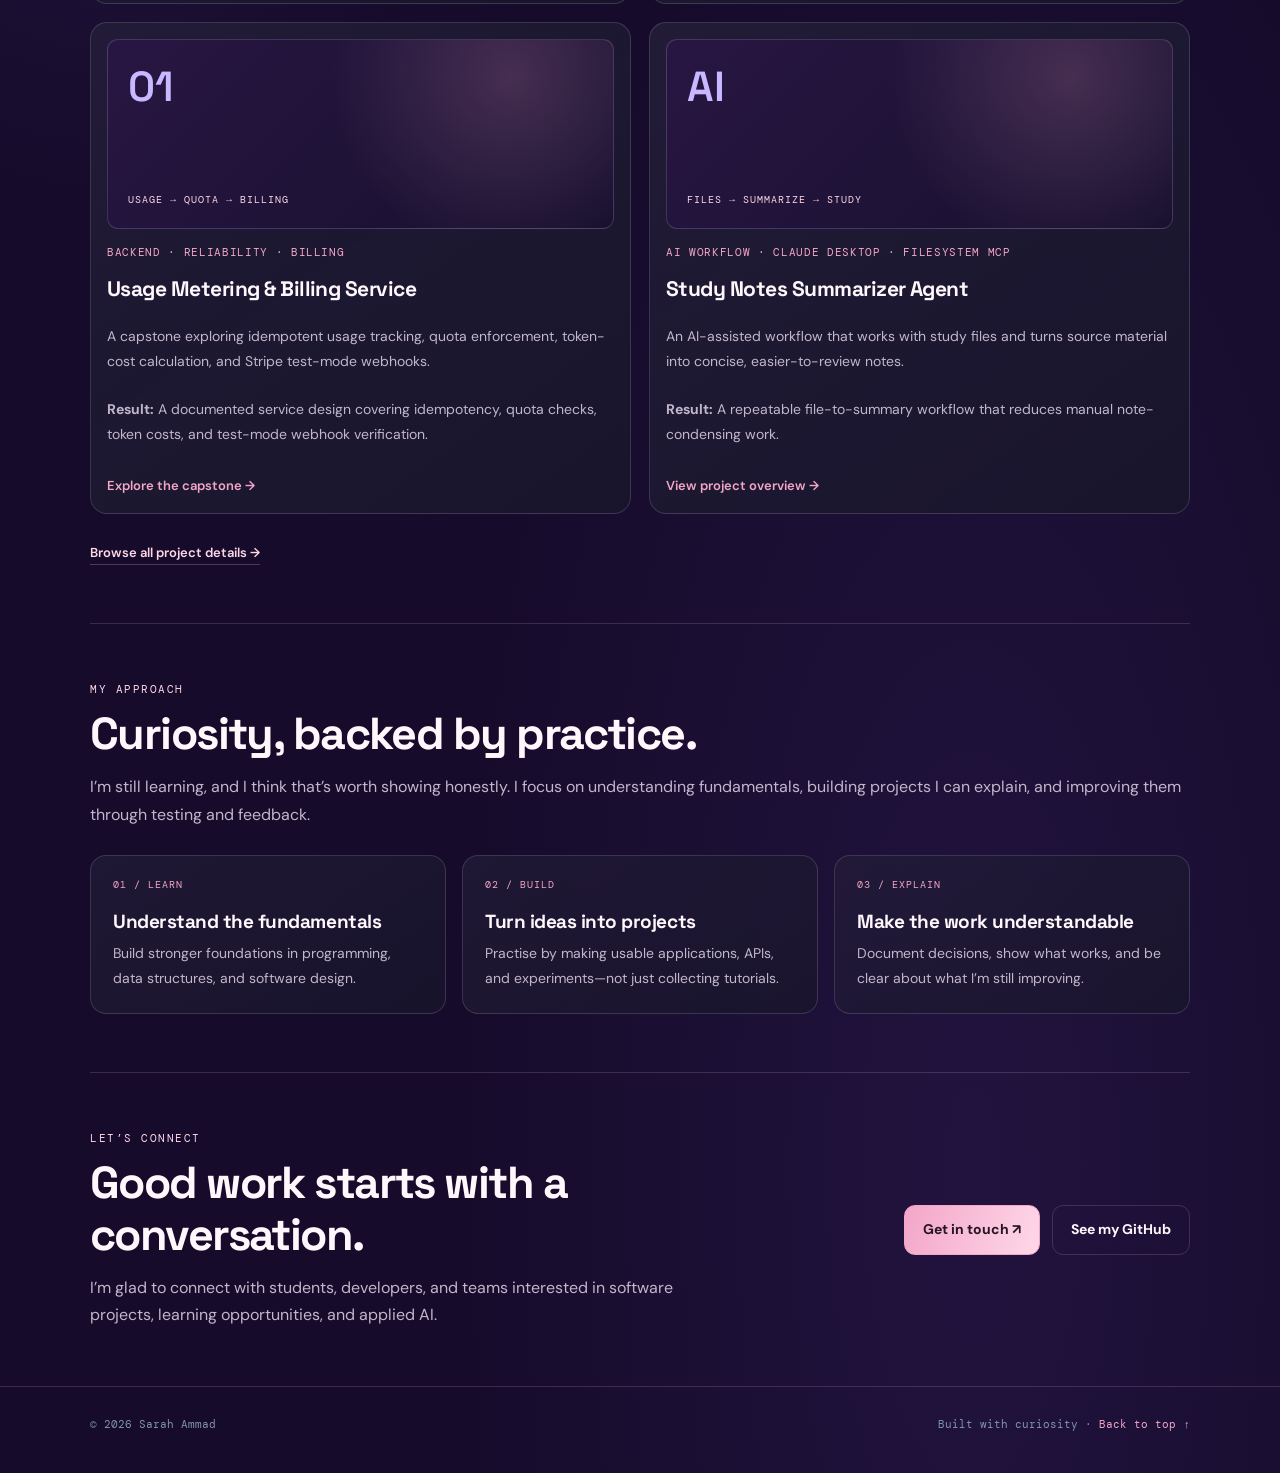
==== commit 074031e7: "Improve portfolio copy, project outcomes, navigation and sharing metadata" ====
--- a/index.html
+++ b/index.html
@@ -9,6 +9,13 @@
   <meta property="og:description" content="Projects, experiments, and learning in software engineering, backend development, and artificial intelligence.">
   <meta property="og:type" content="website">
   <meta property="og:url" content="https://sarahammadai.github.io/">
+<meta property="og:image" content="https://sarahammadai.github.io/headshot.jpg">
+<meta property="og:image:alt" content="Sarah Ammad — AI and software portfolio">
+<meta property="og:site_name" content="Sarah Ammad Portfolio">
+<meta name="twitter:card" content="summary_large_image">
+<meta name="twitter:title" content="Sarah Ammad — AI &amp; Software Portfolio">
+<meta name="twitter:description" content="Projects and practical learning in software engineering, backend development, and applied AI.">
+<meta name="twitter:image" content="https://sarahammadai.github.io/headshot.jpg">
   <link rel="icon" type="image/svg+xml" href="favicon.svg">
   <link rel="stylesheet" href="style.css">
   <link rel="stylesheet" href="chatbot.css">
@@ -23,7 +30,7 @@
         <a href="projects.html">Projects</a>
         <a href="about.html">About</a>
         <a href="contact.html">Contact</a>
-        <a href="capstone.html">Capstone</a>
+        <a href="capstone.html">Capstone</a><a href="cv.pdf" class="nav-cv" target="_blank" rel="noopener noreferrer">CV ↗</a>
       </div>
     </div>
   </nav>
@@ -32,8 +39,8 @@
     <section class="hero hero-layout">
       <div>
         <p class="kicker"><span class="eyebrow-dot"></span>BS Artificial Intelligence · COMSATS Islamabad</p>
-        <h1>I build things to <span class="highlight">understand how they work.</span></h1>
-        <p class="claim">I’m Sarah Ammad, an AI student exploring the space between software engineering and artificial intelligence. I turn what I learn into practical projects—from Java applications and backend APIs to AI-powered tools—and share the process along the way.</p>
+        <h1>I turn curiosity into <span class="highlight">things you can use.</span></h1>
+        <p class="claim">I’m Sarah Ammad. I enjoy exploring how software works, then turning what I learn into practical projects—from Java applications and backend APIs to AI-assisted tools. I care about clear fundamentals, thoughtful implementation, and building things I can explain.</p>
         <div class="actions">
           <a class="btn" href="projects.html">Explore my work <span aria-hidden="true">↗</span></a>
           <a class="btn secondary" href="cv.pdf" target="_blank" rel="noopener noreferrer">View résumé <span aria-hidden="true">↗</span></a>
@@ -85,21 +92,30 @@
           <div class="stack">Java · Swing · OOP</div>
           <h3>Smart Campus Management System</h3>
           <p>A desktop application for managing campus information, with a dashboard and map interface for building status.</p>
-          <a href="project-campus.html">Read the case study →</a>
+          <p class="project-result"><strong>Result:</strong> A working desktop interface that brings campus records and building status into one place.</p><a href="project-campus.html">Read the case study →</a>
         </article>
         <article class="project-row">
           <img src="backend-readme.png" alt="Tiny Backend API project documentation" loading="lazy">
           <div class="stack">Node.js · Express · API</div>
           <h3>Tiny Backend</h3>
           <p>A hands-on backend project for practising routes, JSON responses, API behaviour, and server-side fundamentals.</p>
-          <a href="project-backend.html">Read the case study →</a>
+          <p class="project-result"><strong>Result:</strong> A runnable Express API with clear routes and predictable JSON responses.</p><a href="project-backend.html">Read the case study →</a>
         </article>
         <article class="project-row">
           <div class="project-art" aria-hidden="true"><span>01</span><span>USAGE → QUOTA → BILLING</span></div>
           <div class="stack">Backend · Reliability · Billing</div>
           <h3>Usage Metering &amp; Billing Service</h3>
           <p>A capstone exploring idempotent usage tracking, quota enforcement, token-cost calculation, and Stripe test-mode webhooks.</p>
-          <a href="capstone.html">Explore the capstone →</a>
+          <p class="project-result"><strong>Result:</strong> A documented service design covering idempotency, quota checks, token costs, and test-mode webhook verification.</p><a href="capstone.html">Explore the capstone →</a>
+        </article>
+
+        <article class="project-row">
+          <div class="project-art agent-art" aria-hidden="true"><span>AI</span><span>FILES → SUMMARIZE → STUDY</span></div>
+          <div class="stack">AI workflow · Claude Desktop · Filesystem MCP</div>
+          <h3>Study Notes Summarizer Agent</h3>
+          <p>An AI-assisted workflow that works with study files and turns source material into concise, easier-to-review notes.</p>
+          <p class="project-result"><strong>Result:</strong> A repeatable file-to-summary workflow that reduces manual note-condensing work.</p>
+          <a href="projects.html#study-notes-agent">View project overview →</a>
         </article>
       </div>
       <div class="section-link"><a class="text-link" href="projects.html">Browse all project details <span aria-hidden="true">→</span></a></div>
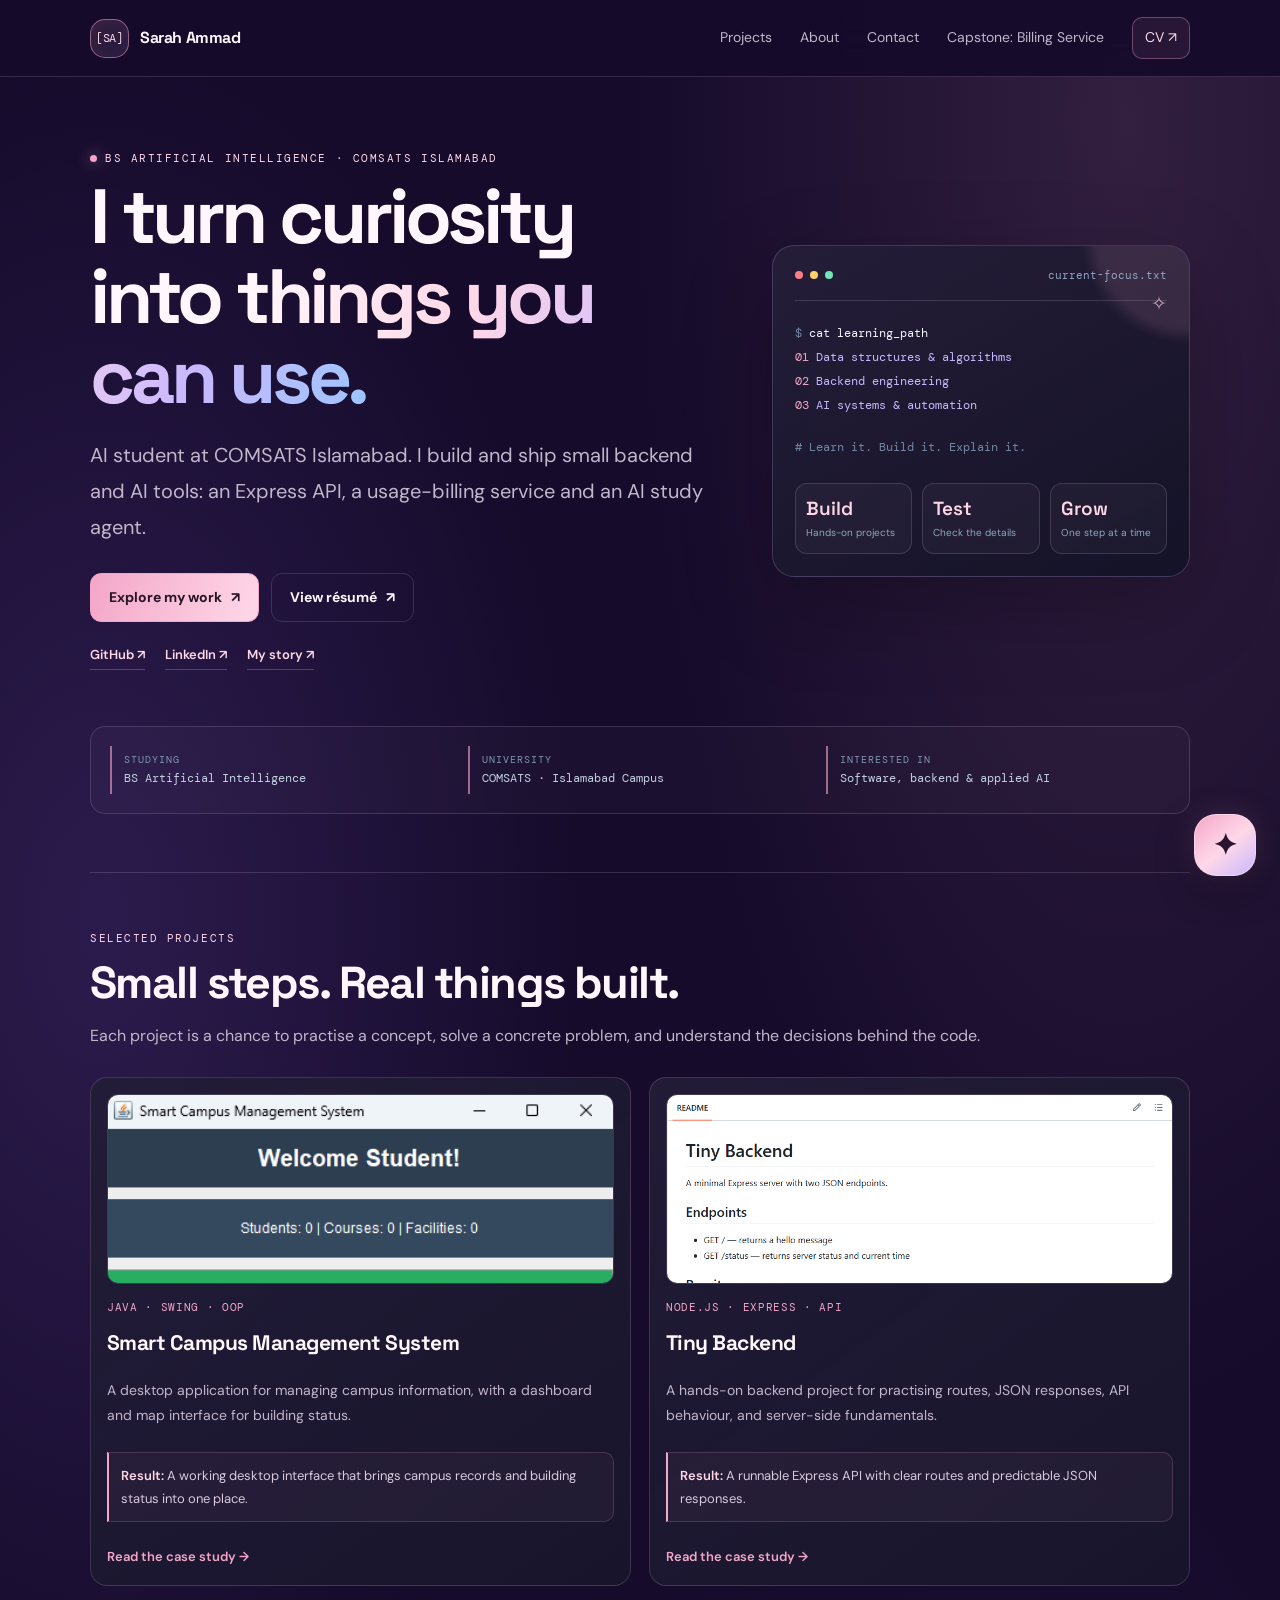
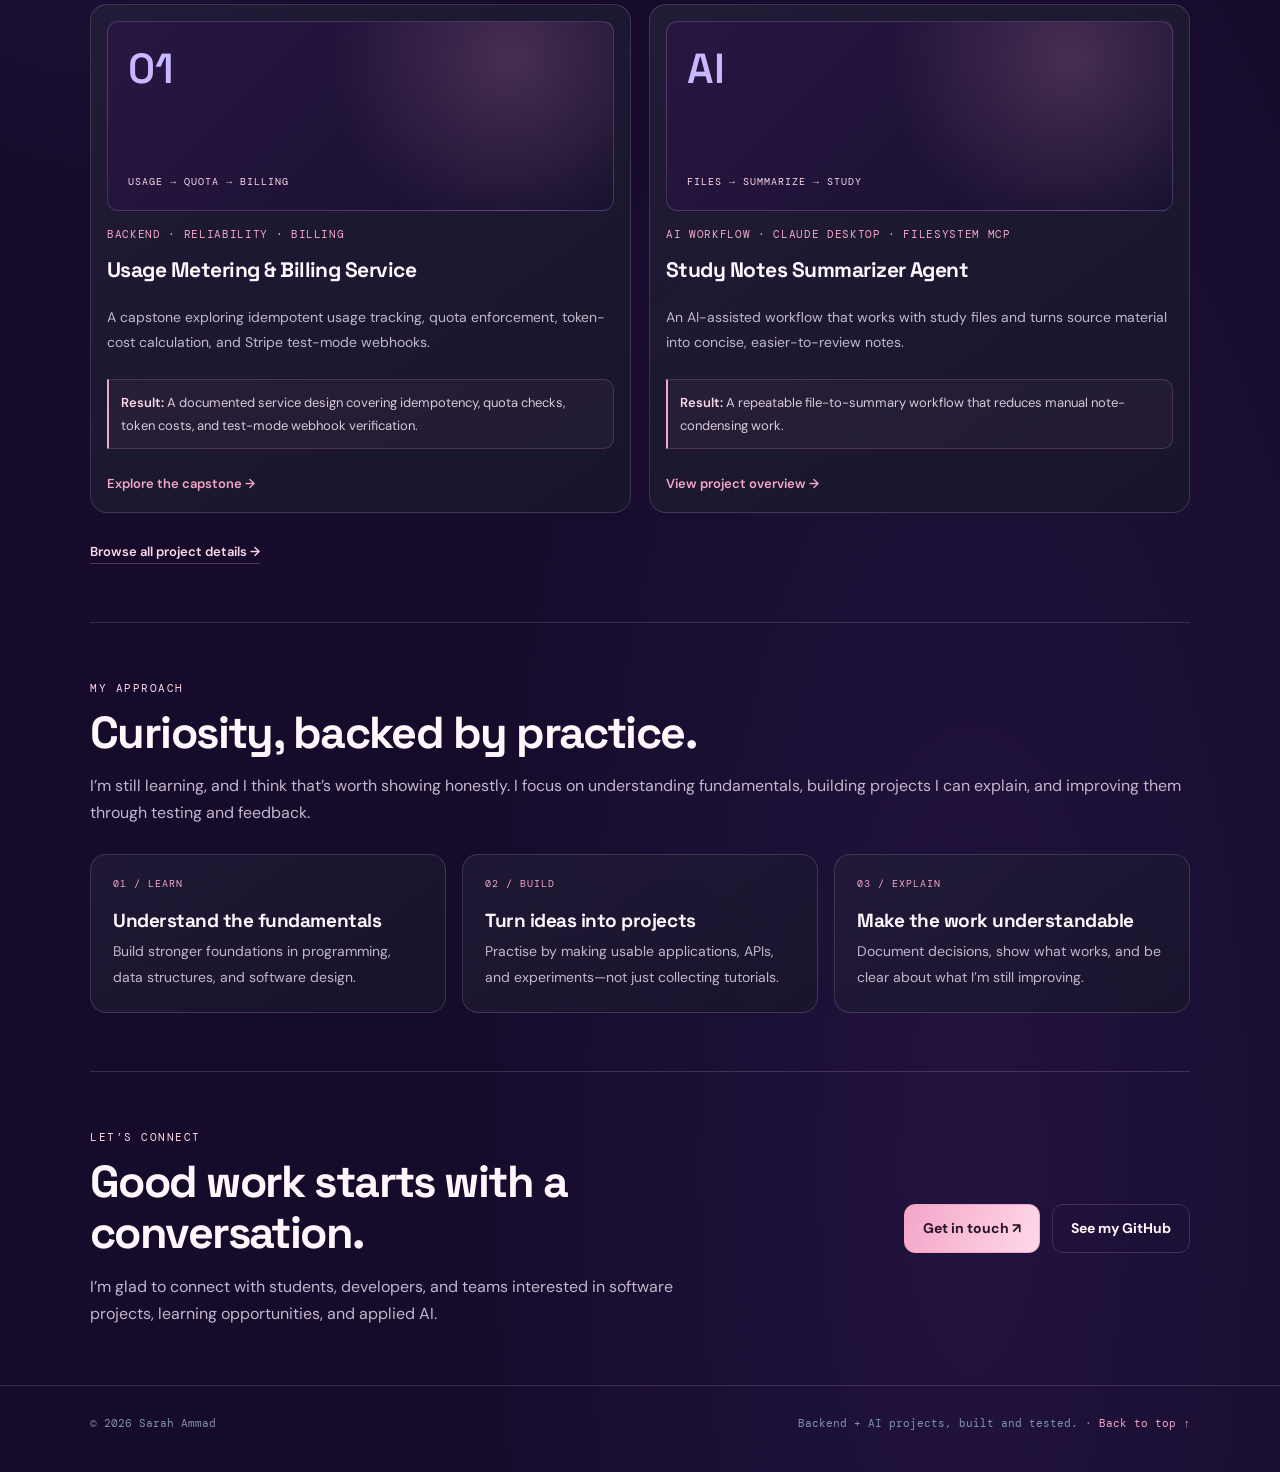
==== commit c6b64e0e: "Polish portfolio metadata, labels, and copy" ====
--- a/index.html
+++ b/index.html
@@ -9,13 +9,13 @@
   <meta property="og:description" content="Projects, experiments, and learning in software engineering, backend development, and artificial intelligence.">
   <meta property="og:type" content="website">
   <meta property="og:url" content="https://sarahammadai.github.io/">
-<meta property="og:image" content="https://sarahammadai.github.io/headshot.jpg">
+<meta property="og:image" content="https://sarahammadai.github.io/social-card.svg">
 <meta property="og:image:alt" content="Sarah Ammad — AI and software portfolio">
 <meta property="og:site_name" content="Sarah Ammad Portfolio">
 <meta name="twitter:card" content="summary_large_image">
 <meta name="twitter:title" content="Sarah Ammad — AI &amp; Software Portfolio">
 <meta name="twitter:description" content="Projects and practical learning in software engineering, backend development, and applied AI.">
-<meta name="twitter:image" content="https://sarahammadai.github.io/headshot.jpg">
+<meta name="twitter:image" content="https://sarahammadai.github.io/social-card.svg">
   <link rel="icon" type="image/svg+xml" href="favicon.svg">
   <link rel="stylesheet" href="style.css">
   <link rel="stylesheet" href="chatbot.css">
@@ -30,7 +30,7 @@
         <a href="projects.html">Projects</a>
         <a href="about.html">About</a>
         <a href="contact.html">Contact</a>
-        <a href="capstone.html">Capstone</a><a href="cv.pdf" class="nav-cv" target="_blank" rel="noopener noreferrer">CV ↗</a>
+        <a href="capstone.html">Capstone: Billing Service</a><a href="cv.pdf" class="nav-cv" target="_blank" rel="noopener noreferrer">CV ↗</a>
       </div>
     </div>
   </nav>
@@ -40,7 +40,7 @@
       <div>
         <p class="kicker"><span class="eyebrow-dot"></span>BS Artificial Intelligence · COMSATS Islamabad</p>
         <h1>I turn curiosity into <span class="highlight">things you can use.</span></h1>
-        <p class="claim">I’m Sarah Ammad. I enjoy exploring how software works, then turning what I learn into practical projects—from Java applications and backend APIs to AI-assisted tools. I care about clear fundamentals, thoughtful implementation, and building things I can explain.</p>
+        <p class="claim">AI student at COMSATS Islamabad. I build and ship small backend and AI tools: an Express API, a usage-billing service and an AI study agent.</p>
         <div class="actions">
           <a class="btn" href="projects.html">Explore my work <span aria-hidden="true">↗</span></a>
           <a class="btn secondary" href="cv.pdf" target="_blank" rel="noopener noreferrer">View résumé <span aria-hidden="true">↗</span></a>
@@ -148,7 +148,7 @@
   </main>
 
   <footer>
-    <div class="wrap"><span>© 2026 Sarah Ammad</span><span>Built with curiosity · <a href="index.html">Back to top ↑</a></span></div>
+    <div class="wrap"><span>© 2026 Sarah Ammad</span><span>Backend + AI projects, built and tested. · <a href="index.html">Back to top ↑</a></span></div>
   </footer>
   <script data-goatcounter="https://sarahammad.goatcounter.com/count" async src="//gc.zgo.at/count.js"></script>
   <script src="app.js"></script>
--- a/style.css
+++ b/style.css
@@ -244,3 +244,12 @@
  .project-art{height:170px}
  .approach-card{padding:19px}
 }
+
+
+/* Clear, scannable project outcomes and navigation CV action */
+.project-result{padding:11px 12px;border:1px solid rgba(243,166,200,.19);border-left:2px solid var(--rose);border-radius:0 10px 10px 0;background:rgba(243,166,200,.045);font-size:13px!important;line-height:1.7;color:#d8c9dc!important;margin:0 0 5px!important}
+.project-result strong{color:var(--blush);font-weight:600}
+.project-note{font-size:12px!important;line-height:1.7;color:#a99ab7!important}
+.nav-links .nav-cv{padding:8px 12px;border:1px solid rgba(243,166,200,.35);border-radius:10px;color:var(--blush);background:rgba(243,166,200,.07)}
+.nav-links .nav-cv:hover{background:rgba(243,166,200,.15);color:#fff}
+@media(max-width:560px){.nav-links .nav-cv{display:inline-block;margin-top:8px;text-align:center}}
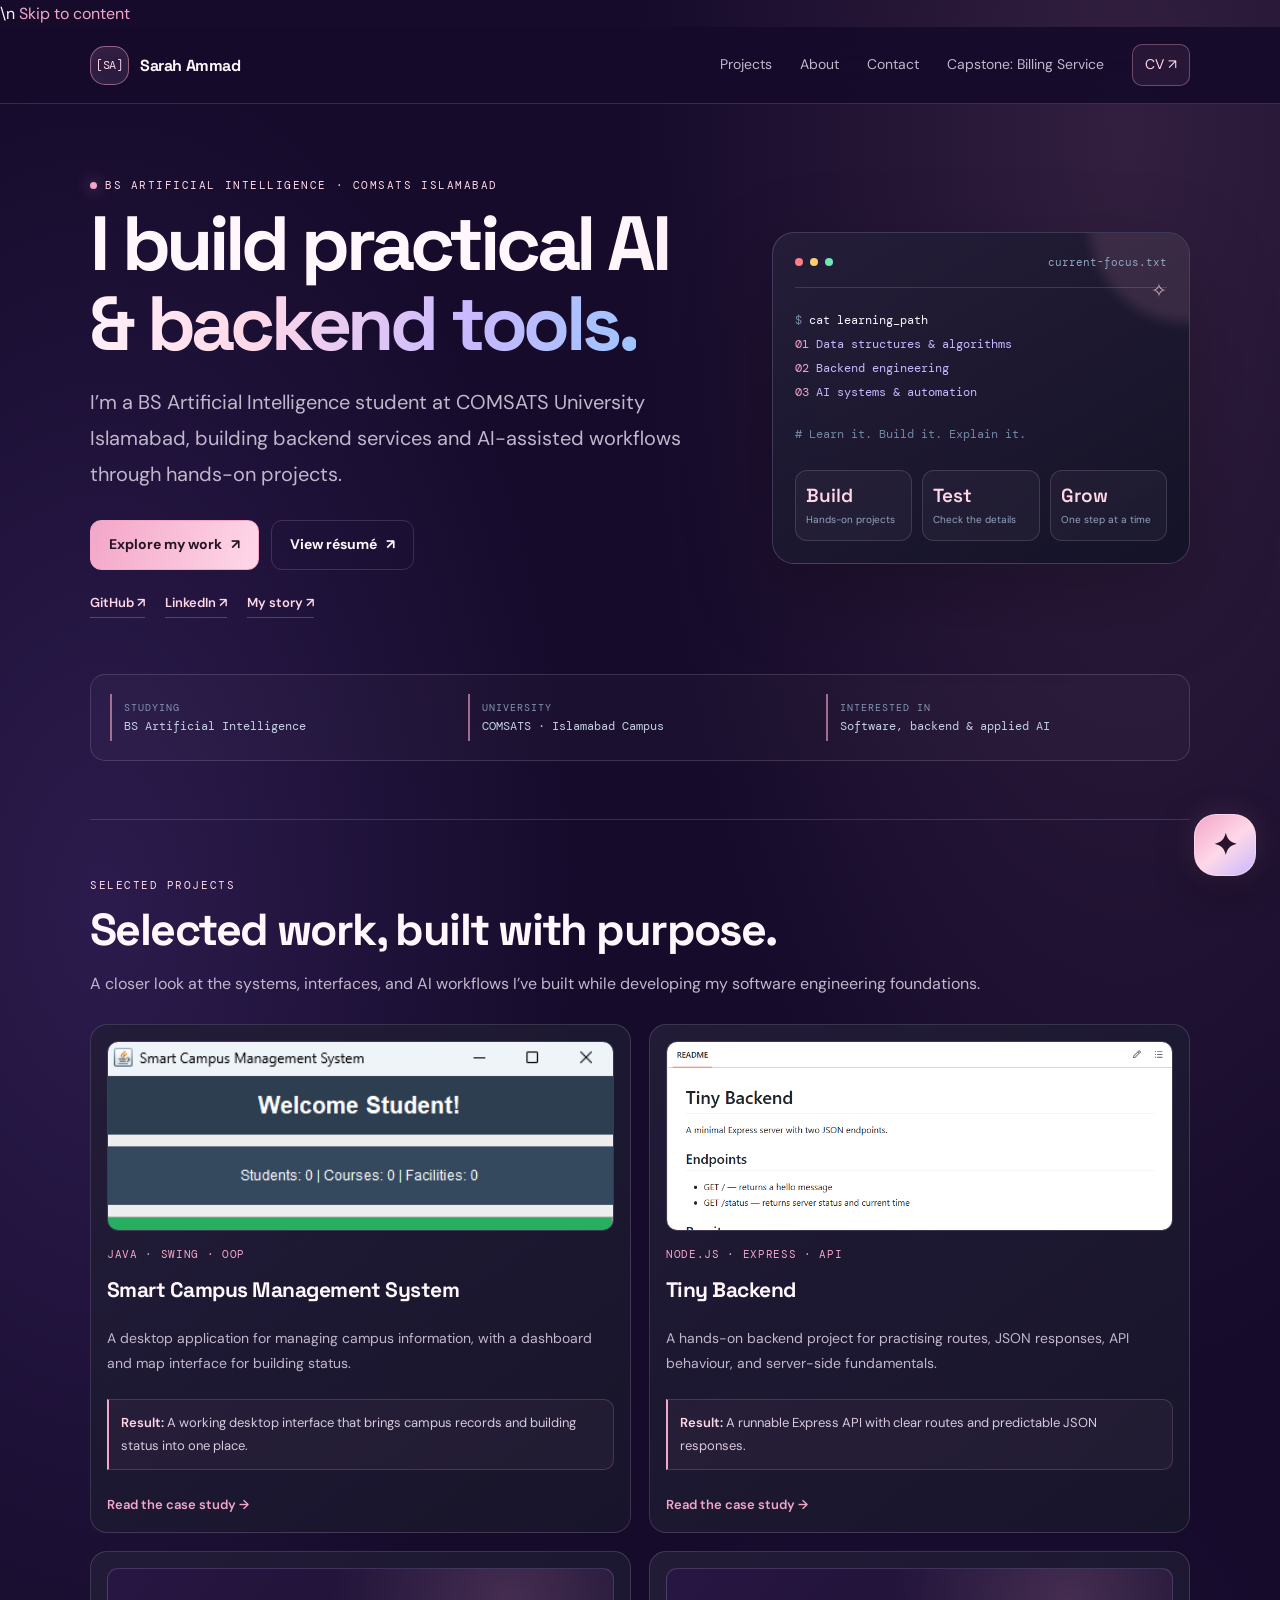
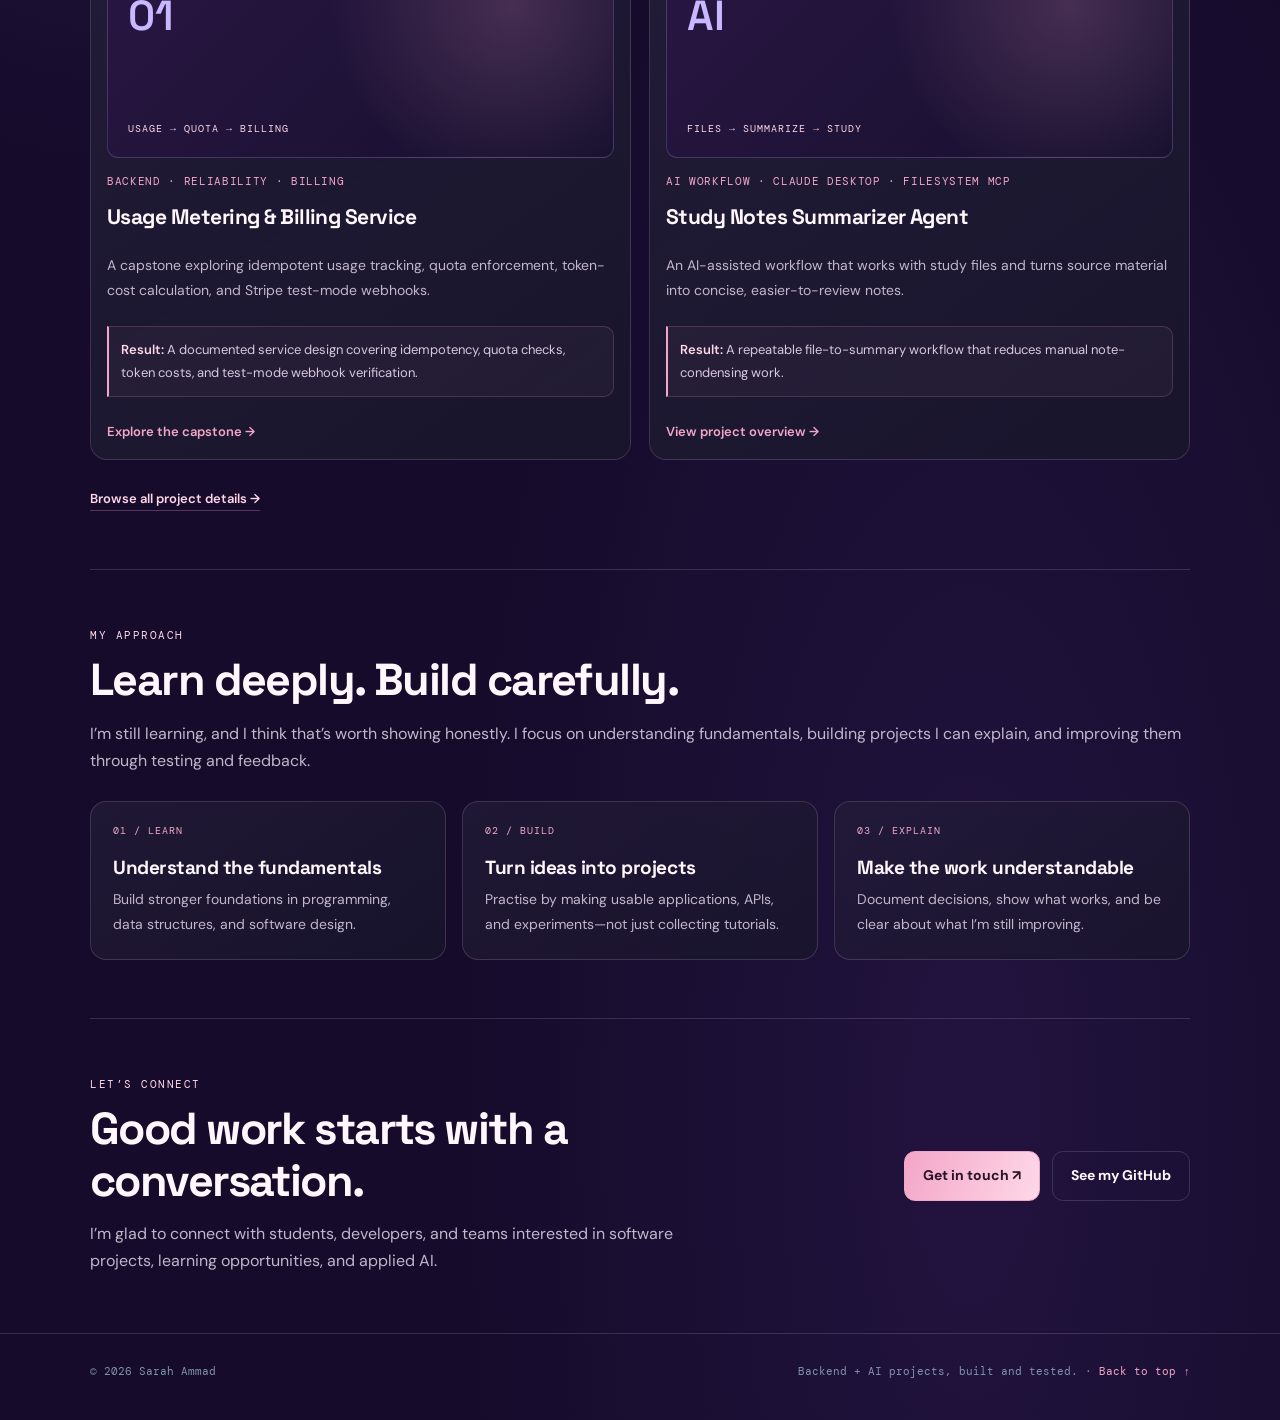
==== commit 35d094dd: "Refresh portfolio homepage with editorial hero and technical toolkit" ====
--- a/index.html
+++ b/index.html
@@ -21,7 +21,7 @@
   <link rel="stylesheet" href="chatbot.css">
   <title>Sarah Ammad — AI & Software Portfolio</title>
 </head>
-<body>
+<body>\n  <a class="skip-link" href="#main-content">Skip to content</a>
   <nav>
     <div class="wrap nav-inner">
       <div class="brand"><a href="index.html"><span class="mark">[SA]</span> Sarah Ammad</a></div>
@@ -35,12 +35,12 @@
     </div>
   </nav>
 
-  <main class="wrap">
+  <main class="wrap" id="main-content">
     <section class="hero hero-layout">
       <div>
         <p class="kicker"><span class="eyebrow-dot"></span>BS Artificial Intelligence · COMSATS Islamabad</p>
-        <h1>I turn curiosity into <span class="highlight">things you can use.</span></h1>
-        <p class="claim">AI student at COMSATS Islamabad. I build and ship small backend and AI tools: an Express API, a usage-billing service and an AI study agent.</p>
+        <h1>I build practical <span class="highlight">AI &amp; backend tools.</span></h1>
+        <p class="claim">I’m a BS Artificial Intelligence student at COMSATS University Islamabad, building backend services and AI-assisted workflows through hands-on projects.</p>
         <div class="actions">
           <a class="btn" href="projects.html">Explore my work <span aria-hidden="true">↗</span></a>
           <a class="btn secondary" href="cv.pdf" target="_blank" rel="noopener noreferrer">View résumé <span aria-hidden="true">↗</span></a>
@@ -83,8 +83,8 @@
     <section>
       <div class="section-heading">
         <p class="kicker">Selected projects</p>
-        <h2>Small steps. Real things built.</h2>
-        <p>Each project is a chance to practise a concept, solve a concrete problem, and understand the decisions behind the code.</p>
+        <h2>Selected work, built with purpose.</h2>
+        <p>A closer look at the systems, interfaces, and AI workflows I’ve built while developing my software engineering foundations.</p>
       </div>
       <div class="project-list">
         <article class="project-row">
@@ -124,7 +124,7 @@
     <section>
       <div class="section-heading">
         <p class="kicker">My approach</p>
-        <h2>Curiosity, backed by practice.</h2>
+        <h2>Learn deeply. Build carefully.</h2>
         <p>I’m still learning, and I think that’s worth showing honestly. I focus on understanding fundamentals, building projects I can explain, and improving them through testing and feedback.</p>
       </div>
       <div class="approach-grid">
--- a/style.css
+++ b/style.css
@@ -1,14 +1,14 @@
 @import url('https://fonts.googleapis.com/css2?family=DM+Mono:wght@400;500&family=DM+Sans:wght@400;500;600;700&family=Space+Grotesk:wght@500;600;700&display=swap');
-:root{--bg:#0b1220;--panel:#111d30;--panel2:#15243a;--line:rgba(190,211,235,.15);--text:#f3f7fc;--muted:#a9b8cc;--green:#6ee7b7;--mint:#b8f7df;--blue:#8cb8ff;--mono:'DM Mono',monospace;--sans:'DM Sans',sans-serif;--display:'Space Grotesk',sans-serif;--radius:18px}
+:root{--bg:#160b2b;--panel:#21133a;--panel2:#2b1948;--line:rgba(224,198,245,.17);--text:#fff7fc;--muted:#c9bad9;--green:#f3a6c8;--mint:#ffd8e8;--blue:#c8b8ff;--mono:'DM Mono',monospace;--sans:'DM Sans',sans-serif;--display:'Space Grotesk',sans-serif;--radius:18px}
 *{box-sizing:border-box;margin:0;padding:0}
 html{scroll-behavior:smooth;scroll-padding-top:95px}
-body{font-family:var(--sans);background:radial-gradient(ellipse at 80% 0%,rgba(37,99,235,.16),transparent 34rem),radial-gradient(ellipse at 0% 25%,rgba(16,185,129,.09),transparent 30rem),var(--bg);color:var(--text);line-height:1.7;font-size:16px;min-height:100vh}
+body{font-family:var(--sans);background:radial-gradient(ellipse at 80% 0%,rgba(200,184,255,.17),transparent 34rem),radial-gradient(ellipse at 0% 25%,rgba(243,166,200,.10),transparent 30rem),var(--bg);color:var(--text);line-height:1.7;font-size:16px;min-height:100vh}
 a{color:var(--green);text-decoration:none;transition:color .2s ease,border-color .2s ease,background .2s ease}a:hover{color:#d3ffef}
 a:focus-visible,button:focus-visible,input:focus-visible,textarea:focus-visible{outline:2px solid var(--green);outline-offset:4px}
 img{max-width:100%;display:block;border:1px solid var(--line);border-radius:14px}
 code,.mono,.project-row .stack,.skills span,.status,.spec-row dt,.contact-list .label{font-family:var(--mono)}
 .wrap{width:min(1100px,calc(100% - 44px));margin-inline:auto;padding:0}
-nav{position:sticky;top:0;z-index:20;background:rgba(11,18,32,.84);backdrop-filter:blur(18px);border-bottom:1px solid var(--line)}
+nav{position:sticky;top:0;z-index:20;background:rgba(22,11,43,.88);backdrop-filter:blur(18px);border-bottom:1px solid var(--line)}
 .nav-inner{height:76px;display:flex;align-items:center;justify-content:space-between;gap:24px}
 .brand a{font-family:var(--display);font-weight:700;color:var(--text);display:flex;align-items:center;gap:11px;letter-spacing:-.025em}
 .brand a:hover{text-decoration:none;color:var(--mint)}
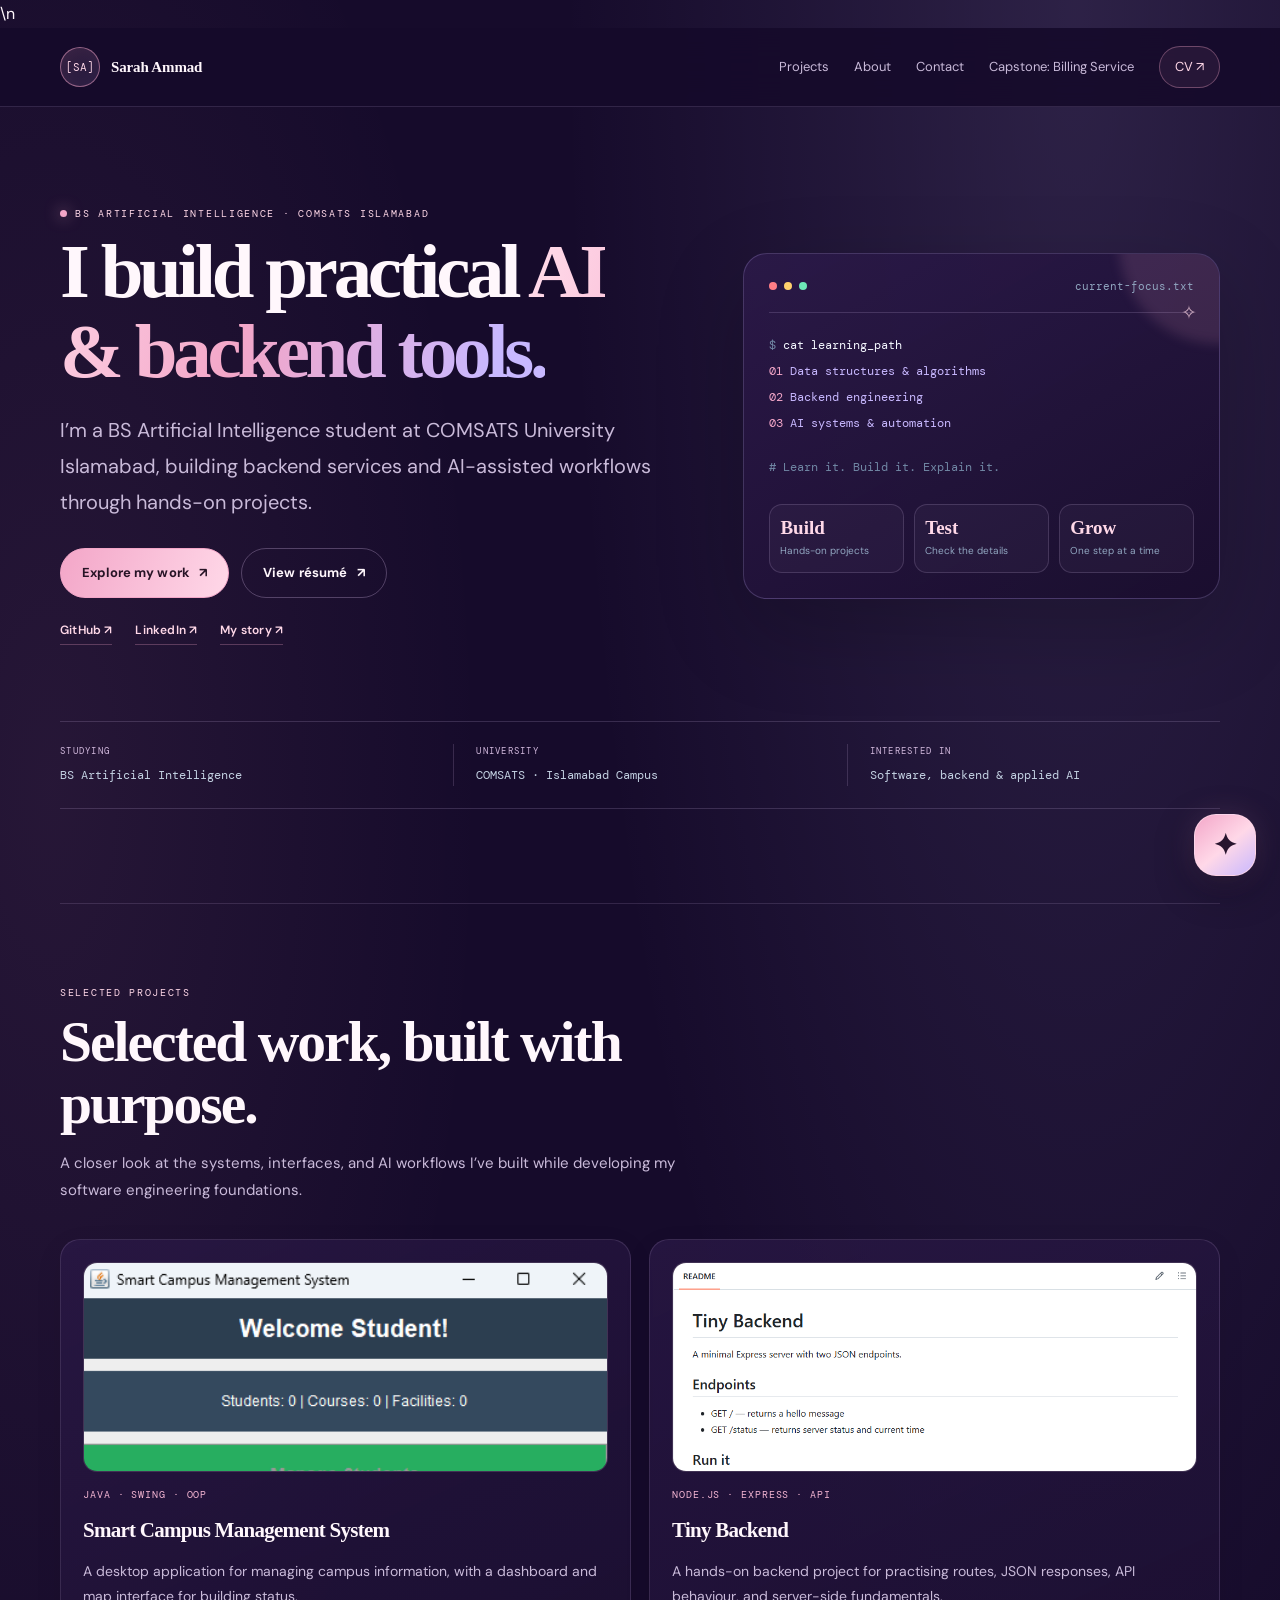
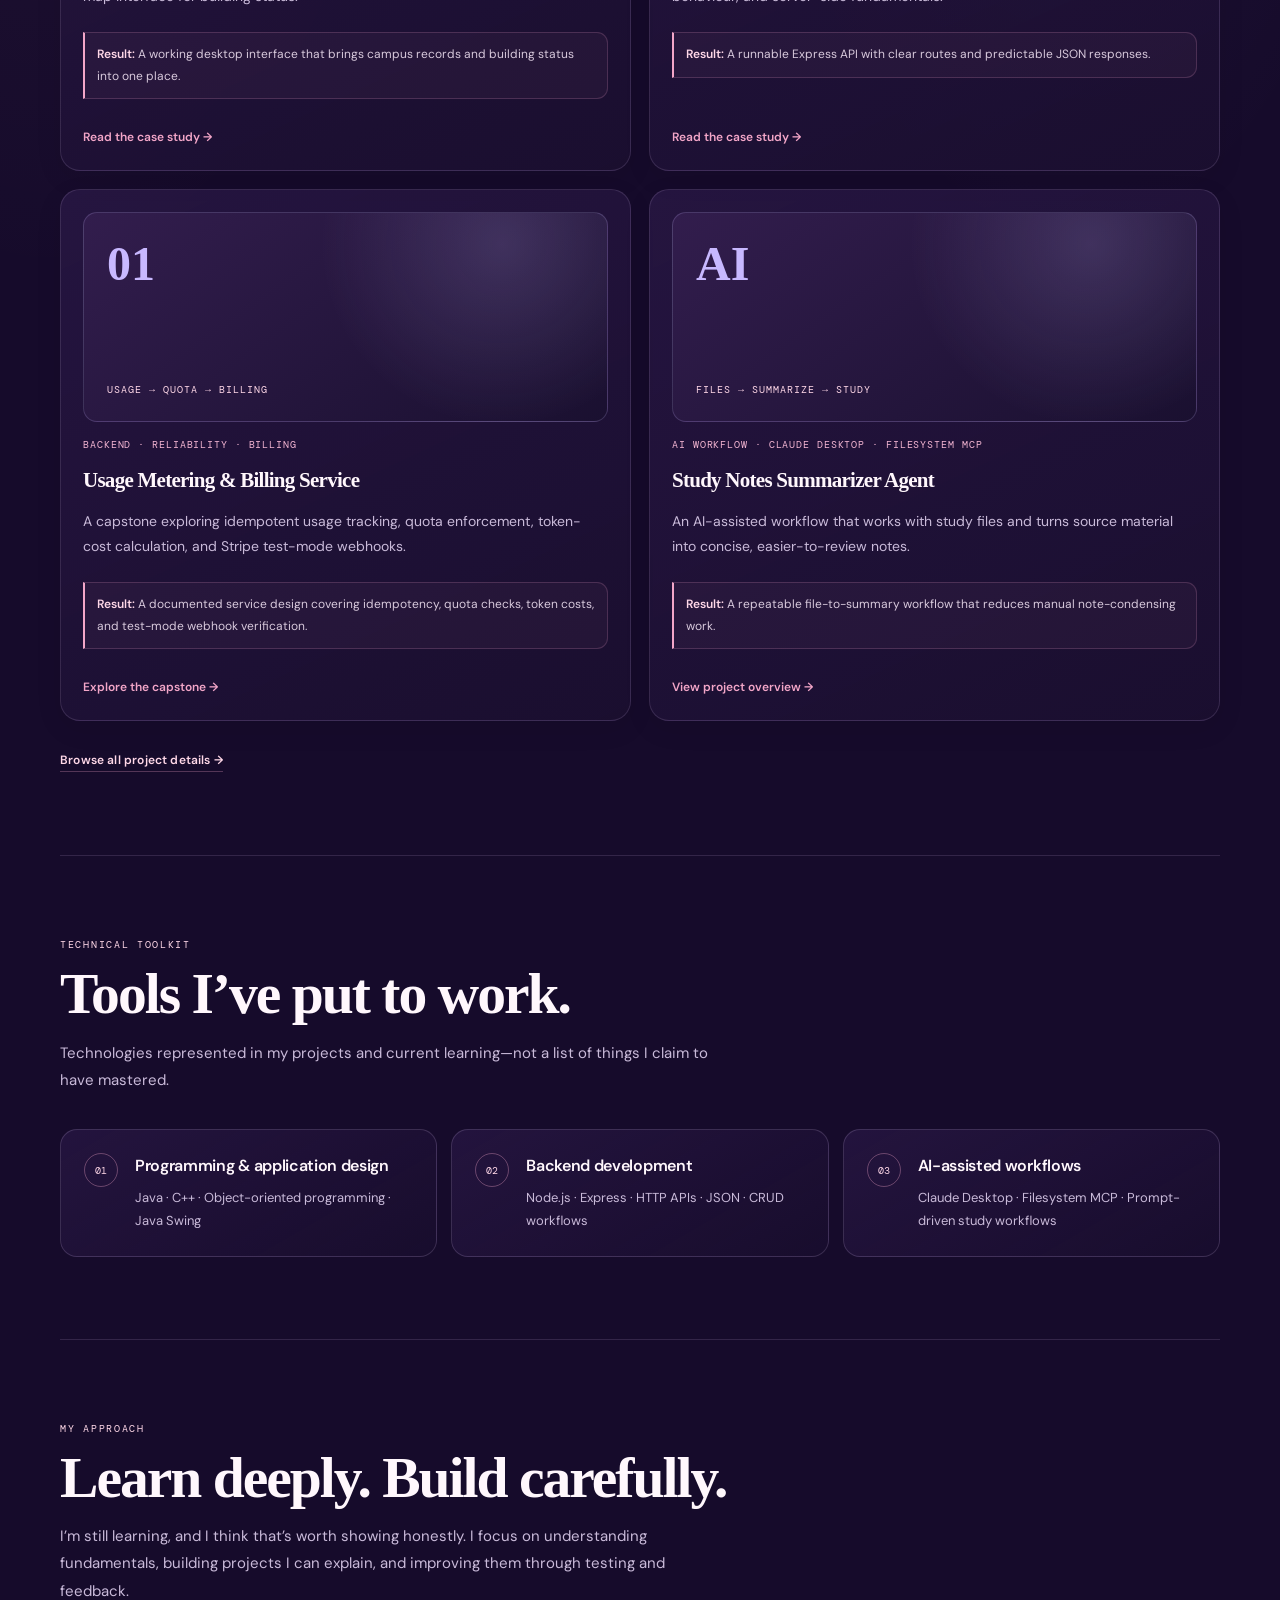
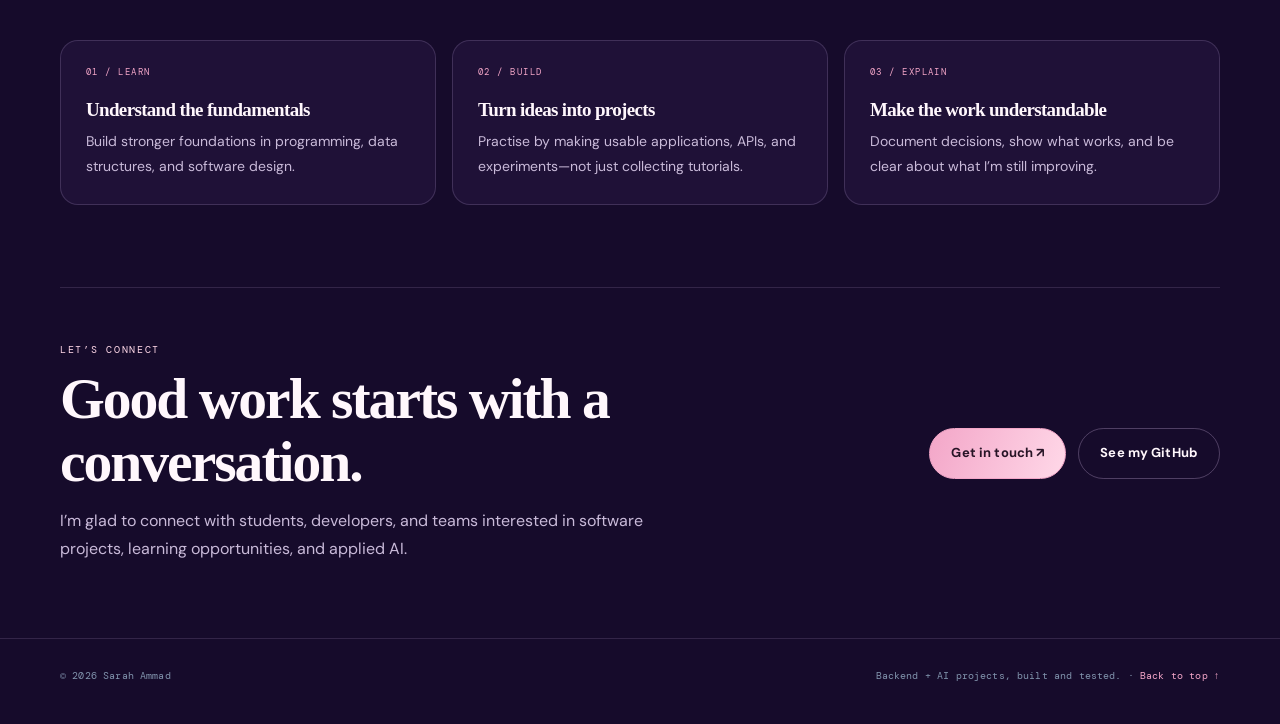
==== commit fb503ce8: "Add honest technical toolkit section to homepage" ====
--- a/index.html
+++ b/index.html
@@ -121,6 +121,20 @@
       <div class="section-link"><a class="text-link" href="projects.html">Browse all project details <span aria-hidden="true">→</span></a></div>
     </section>
 
+
+    <section class="toolkit-section" aria-labelledby="toolkit-title">
+      <div class="section-heading">
+        <p class="kicker">Technical toolkit</p>
+        <h2 id="toolkit-title">Tools I’ve put to work.</h2>
+        <p>Technologies represented in my projects and current learning—not a list of things I claim to have mastered.</p>
+      </div>
+      <div class="toolkit-grid">
+        <article class="toolkit-card"><span class="toolkit-index" aria-hidden="true">01</span><div><h3>Programming &amp; application design</h3><p>Java · C++ · Object-oriented programming · Java Swing</p></div></article>
+        <article class="toolkit-card"><span class="toolkit-index" aria-hidden="true">02</span><div><h3>Backend development</h3><p>Node.js · Express · HTTP APIs · JSON · CRUD workflows</p></div></article>
+        <article class="toolkit-card"><span class="toolkit-index" aria-hidden="true">03</span><div><h3>AI-assisted workflows</h3><p>Claude Desktop · Filesystem MCP · Prompt-driven study workflows</p></div></article>
+      </div>
+    </section>
+
     <section>
       <div class="section-heading">
         <p class="kicker">My approach</p>
--- a/style.css
+++ b/style.css
@@ -253,3 +253,142 @@
 .nav-links .nav-cv{padding:8px 12px;border:1px solid rgba(243,166,200,.35);border-radius:10px;color:var(--blush);background:rgba(243,166,200,.07)}
 .nav-links .nav-cv:hover{background:rgba(243,166,200,.15);color:#fff}
 @media(max-width:560px){.nav-links .nav-cv{display:inline-block;margin-top:8px;text-align:center}}
+
+
+/* Premium editorial refresh — shared, responsive, accessible */
+@import url('https://fonts.googleapis.com/css2?family=DM+Sans:wght@400;500;600;700&family=DM+Mono:wght@400;500&family=Playfair+Display:wght@500;600;700&display=swap');
+:root{
+  --bg:#160b2b;
+  --panel:#211333;
+  --panel2:#2b1948;
+  --line:rgba(224,198,245,.17);
+  --text:#fff7fc;
+  --muted:#c9bad9;
+  --green:#f3a6c8;
+  --mint:#ffd8e8;
+  --blue:#c8b8ff;
+  --rose:#f3a6c8;
+  --blush:#ffd8e8;
+  --lilac:#c8b8ff;
+  --display:'Playfair Display',Georgia,serif;
+  --sans:'DM Sans',Arial,sans-serif;
+}
+html{scroll-padding-top:100px}
+body{
+  background:
+    radial-gradient(ellipse at 84% 0%,rgba(200,184,255,.13),transparent 32rem),
+    radial-gradient(ellipse at 4% 20%,rgba(243,166,200,.075),transparent 27rem),
+    var(--bg);
+  line-height:1.75;
+}
+.wrap{width:min(1160px,calc(100% - 56px))}
+nav{background:rgba(22,11,43,.9);border-bottom-color:rgba(224,198,245,.14)}
+.nav-inner{min-height:78px}
+.brand a{font-size:15px;letter-spacing:-.01em}
+.brand .mark{border-radius:50%;width:40px;height:40px;font-size:11px}
+.nav-links{gap:25px}
+.nav-links a{font-size:13px}
+.nav-links .nav-cv{padding:9px 15px;border-radius:999px}
+h1,h2,h3{font-family:var(--display);font-weight:600;letter-spacing:-.035em}
+h1{font-size:clamp(3.2rem,7.4vw,6.4rem);line-height:1.02;max-width:850px}
+h2{font-size:clamp(2.3rem,4.5vw,3.6rem);line-height:1.08}
+h3{font-size:clamp(1.25rem,2vw,1.55rem);line-height:1.22}
+.hero{padding:100px 0 76px}
+.hero-layout{grid-template-columns:minmax(0,1.12fr) minmax(300px,.88fr);gap:clamp(32px,6vw,86px)}
+.hero .claim{max-width:640px;font-size:clamp(17px,1.8vw,20px);line-height:1.85}
+.hero .highlight,.case-header .highlight{background:linear-gradient(105deg,#ffd8e8 4%,#f3a6c8 45%,#c8b8ff 90%);-webkit-background-clip:text;background-clip:text;color:transparent}
+.kicker{font-size:10px;letter-spacing:.17em}
+.hero>.kicker,.case-header>.kicker{border-radius:999px;padding:8px 13px}
+.btn{border-radius:999px;padding:13px 21px;font-size:13px;letter-spacing:.01em}
+.btn.secondary{border-color:rgba(224,198,245,.28)}
+.social-links{gap:23px}
+.social-links a,.text-link{font-size:12px;letter-spacing:.015em}
+.terminal{border-radius:24px;padding:25px;background:linear-gradient(150deg,rgba(43,25,72,.95),rgba(26,14,46,.97));box-shadow:0 30px 90px rgba(0,0,0,.2)}
+.terminal-head{padding-bottom:19px}
+.terminal-body{font-size:12px;line-height:2.15}
+.metric{border-radius:13px;background:rgba(255,216,232,.035)}
+.quick-facts{margin:0 0 12px}
+.status{border:0;border-top:1px solid var(--line);border-bottom:1px solid var(--line);border-radius:0;background:transparent;padding:22px 0;gap:20px}
+.status>div{border-left:0;padding:0 12px 0 0}
+.status .k{color:#d2b9dd;font-size:9px;letter-spacing:.14em;margin-bottom:5px}
+.status>div:not(:first-child){border-left:1px solid var(--line);padding-left:22px}
+section{padding:82px 0;border-top-color:rgba(224,198,245,.14)}
+.section-heading{max-width:740px;margin-bottom:34px}
+.section-heading>p:not(.kicker){max-width:650px;font-size:15px;line-height:1.85}
+.project-list{gap:18px;align-items:stretch}
+.project-row{
+  position:relative;gap:15px;padding:22px;border-radius:20px;
+  border-color:rgba(224,198,245,.14);
+  background:linear-gradient(155deg,rgba(43,25,72,.72),rgba(27,15,48,.82));
+  box-shadow:0 8px 28px rgba(0,0,0,.07);
+}
+.project-row:hover{
+  transform:translateY(-4px);
+  border-color:rgba(243,166,200,.42);
+  box-shadow:0 22px 50px rgba(0,0,0,.18);
+  background:linear-gradient(155deg,rgba(50,30,77,.85),rgba(27,15,48,.92));
+}
+.project-row img,.project-art{height:210px;border-radius:14px}
+.project-row img{object-fit:cover;object-position:top;background:#211333}
+.project-row .stack{font-size:10px;letter-spacing:.09em;color:#f3b5d2}
+.project-row h3{margin-bottom:0}
+.project-row p{font-size:14px;line-height:1.8}
+.project-result{border-radius:0 11px 11px 0;background:rgba(243,166,200,.045);font-size:12px!important}
+.project-row>a{display:inline-flex;align-items:center;gap:8px;margin-top:auto;padding-top:8px;font-size:12px}
+.project-art{padding:23px;background:radial-gradient(circle at 80% 15%,rgba(200,184,255,.17),transparent 40%),linear-gradient(145deg,#321d4d,#1a1030)}
+.project-art span:first-child{font-size:48px}
+.approach-grid{gap:16px}
+.approach-card{border-radius:18px;padding:25px;background:rgba(43,25,72,.45)}
+.approach-number{font-size:9px;letter-spacing:.16em}
+.toolkit-grid{display:grid;grid-template-columns:repeat(3,minmax(0,1fr));gap:14px}
+.toolkit-card{display:flex;gap:17px;align-items:flex-start;padding:23px;border:1px solid var(--line);border-radius:17px;background:linear-gradient(150deg,rgba(43,25,72,.65),rgba(27,15,48,.5))}
+.toolkit-index{display:grid;place-items:center;flex:0 0 34px;height:34px;border:1px solid rgba(243,166,200,.35);border-radius:50%;font:10px var(--mono);color:var(--blush)}
+.toolkit-card h3{font:600 16px/1.35 var(--sans);letter-spacing:-.02em;margin:2px 0 9px}
+.toolkit-card p{font-size:13px;line-height:1.8}
+.closing-section{padding:55px 0 75px}
+.closing-section h2{max-width:680px}
+.closing-section>div:first-child>p:last-child{max-width:640px}
+footer{border-top-color:rgba(224,198,245,.14);font-size:10px;letter-spacing:.015em}
+.skip-link{position:absolute;top:8px;left:8px;z-index:10000;padding:10px 14px;background:#ffd8e8;color:#271426;border-radius:8px;transform:translateY(-150%)}
+.skip-link:focus{transform:translateY(0)}
+a:focus-visible,button:focus-visible,input:focus-visible,textarea:focus-visible{outline:3px solid #c8b8ff;outline-offset:4px}
+@media(max-width:900px){
+  .wrap{width:min(100% - 40px,760px)}
+  .hero{padding:72px 0 55px}
+  .hero-layout{grid-template-columns:1fr;gap:32px}
+  .hero-layout .terminal{max-width:100%}
+  .toolkit-grid{grid-template-columns:1fr}
+  .toolkit-card{padding:19px}
+}
+@media(max-width:760px){
+  section{padding:60px 0}
+  .project-list{grid-template-columns:repeat(2,minmax(0,1fr))}
+  .project-row{padding:16px}
+  .project-row img,.project-art{height:170px}
+  .status{grid-template-columns:1fr;gap:12px}
+  .status>div:not(:first-child){border-left:0;padding-left:0;padding-top:12px;border-top:1px solid var(--line)}
+  .closing-section{align-items:flex-start;flex-direction:column}
+  .closing-section .actions{margin-top:8px}
+}
+@media(max-width:560px){
+  .wrap{width:calc(100% - 32px)}
+  .nav-inner{height:68px}
+  .nav-links{background:#160b2b}
+  .hero{padding:55px 0 43px}
+  h1,.hero h1{font-size:clamp(2.8rem,13vw,4.1rem)}
+  .hero p.claim{font-size:16px}
+  section{padding:48px 0}
+  .project-list{grid-template-columns:1fr}
+  .project-row{padding:17px}
+  .project-row img,.project-art{height:200px}
+  .metric-row{gap:7px}
+  .metric{padding:10px 8px}
+  .metric strong{font-size:17px}
+  .actions{gap:10px}
+  .btn{padding:12px 17px}
+  footer .wrap{flex-direction:column}
+}
+@media(prefers-reduced-motion:reduce){
+  html{scroll-behavior:auto}
+  .project-row,.btn,.brand .mark{transition:none!important}
+}
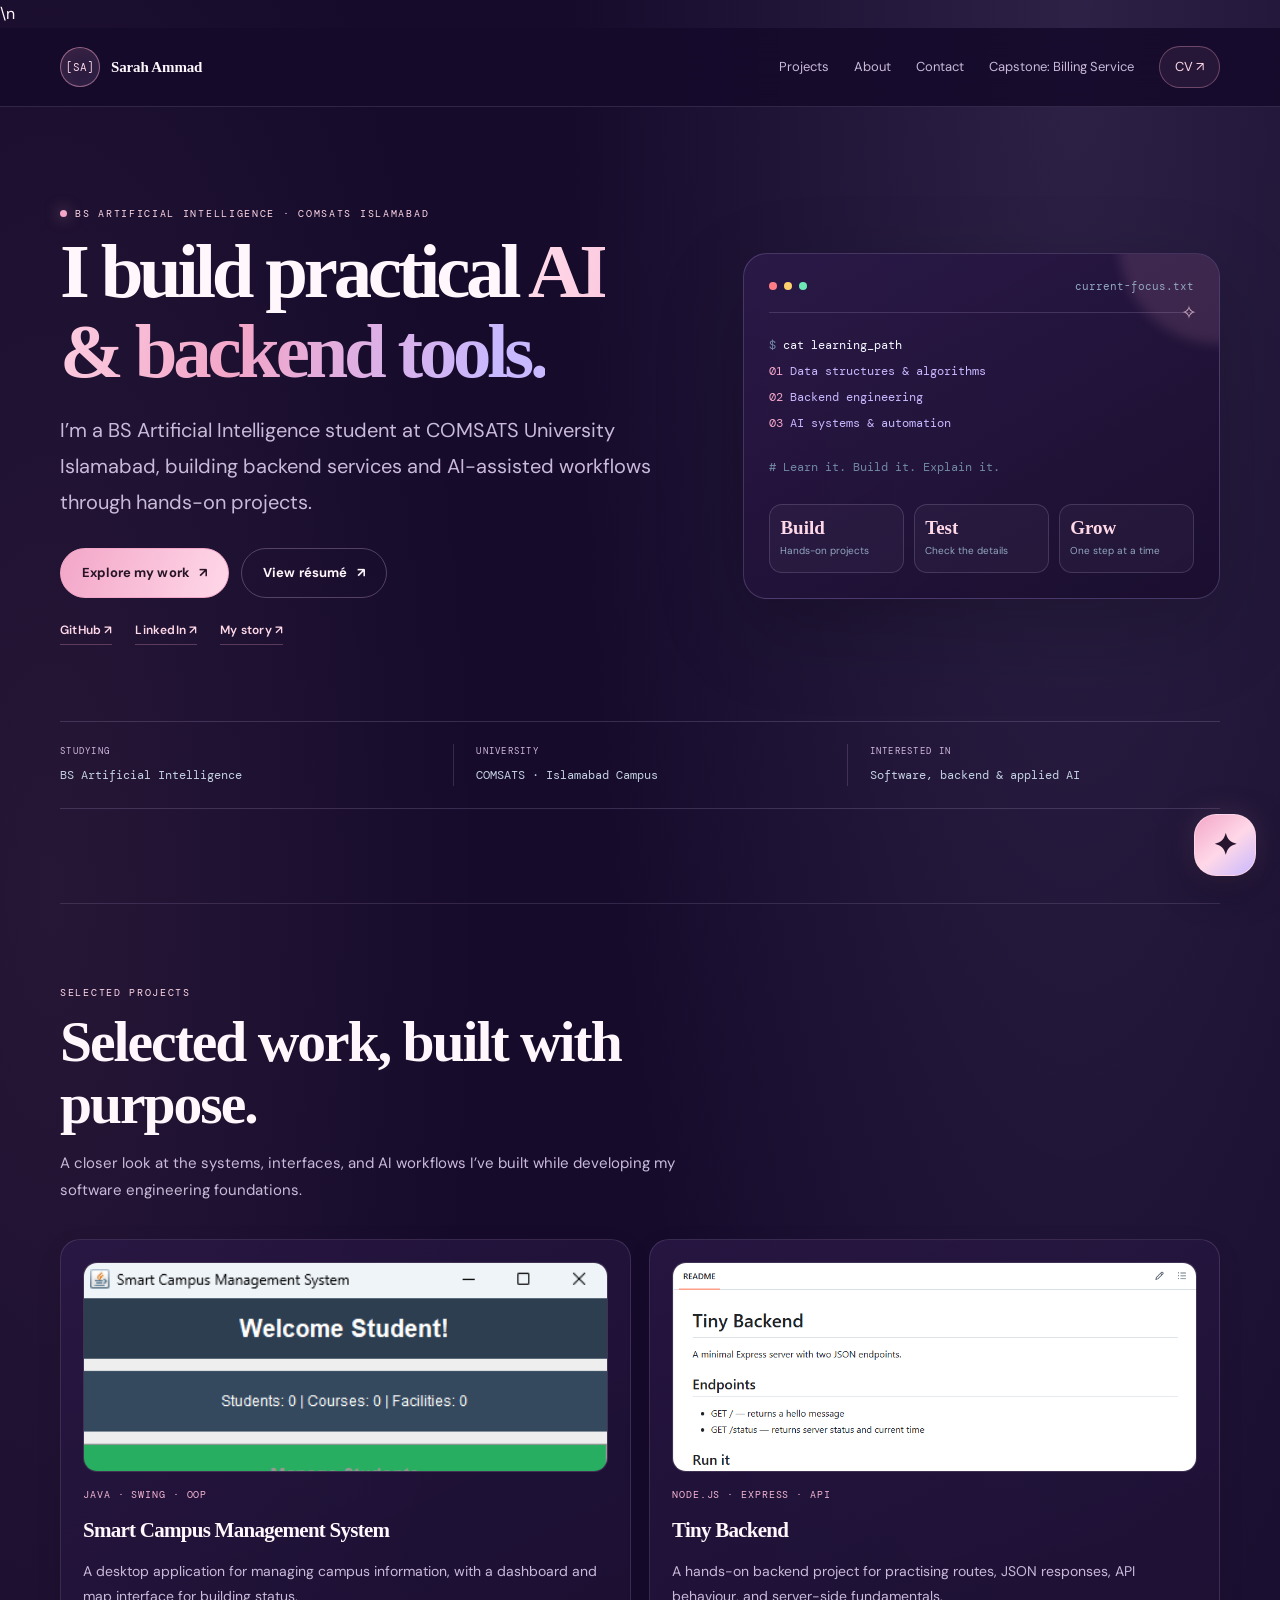
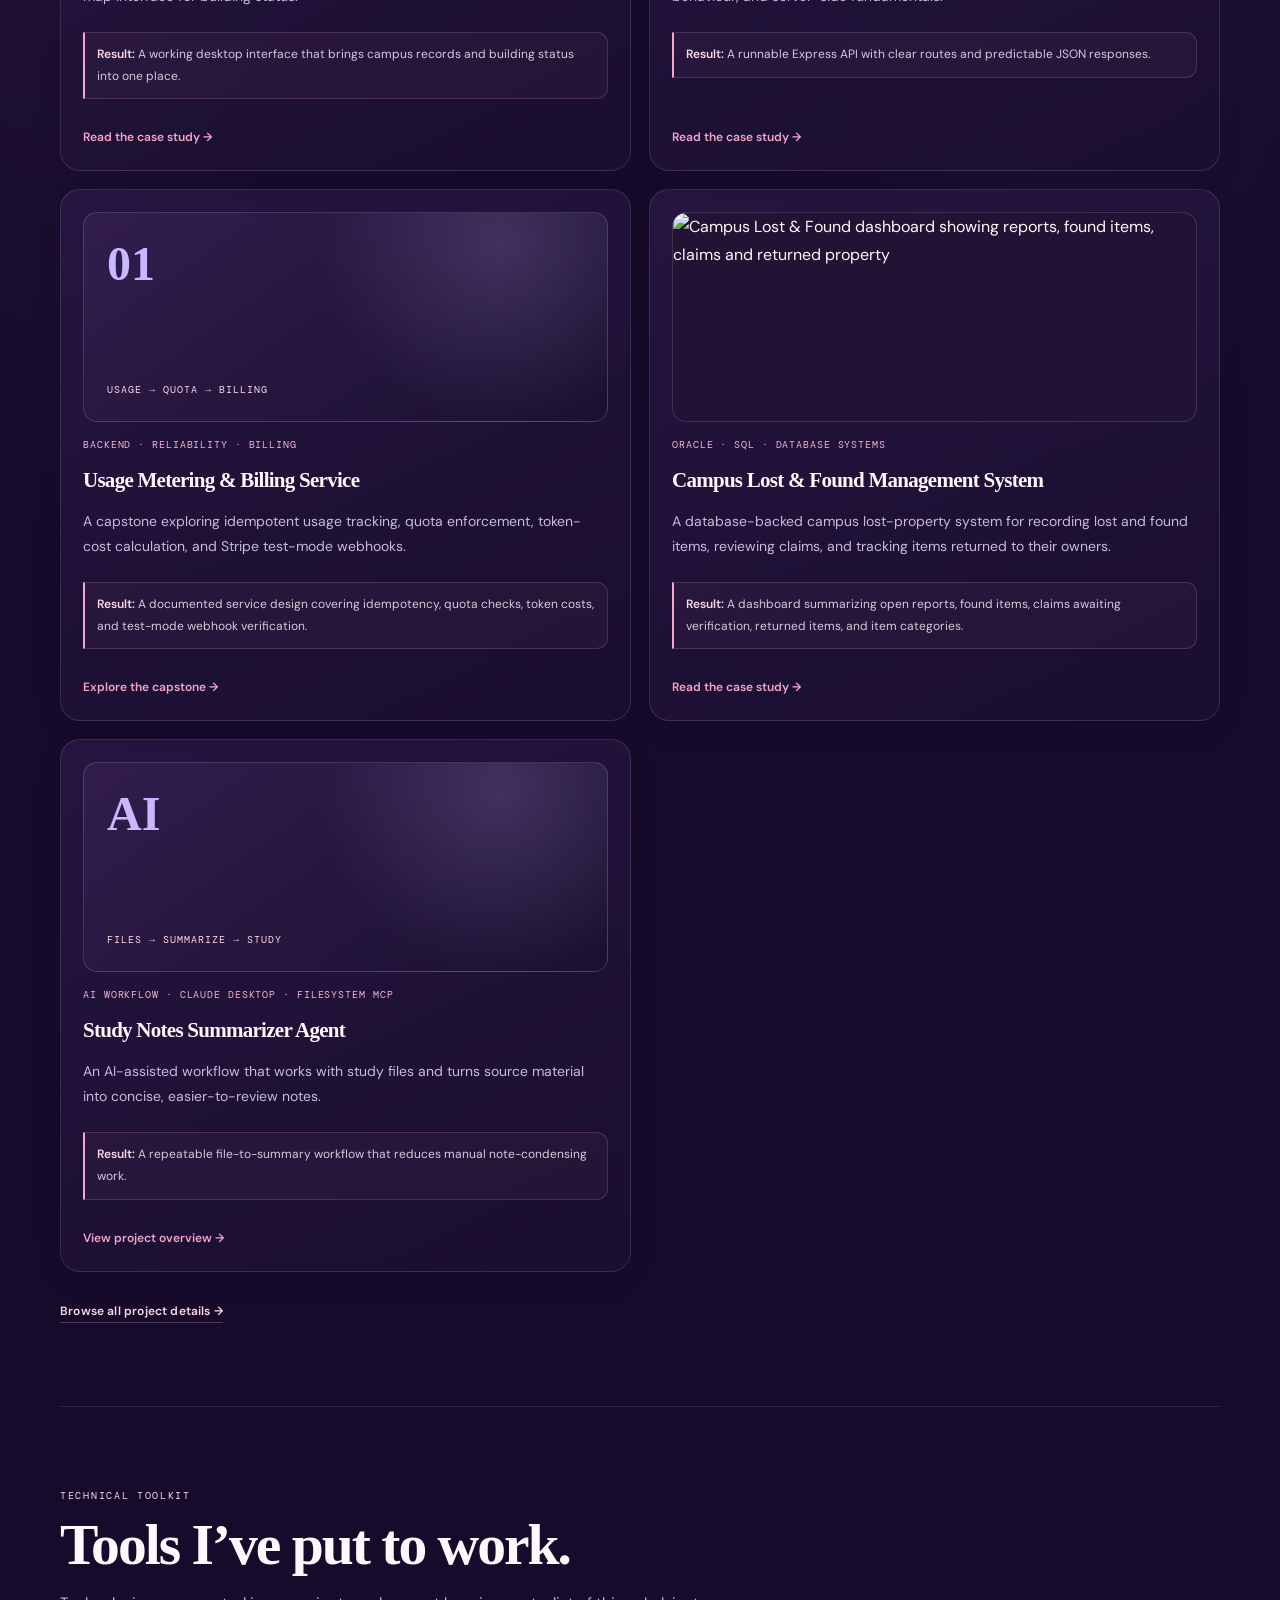
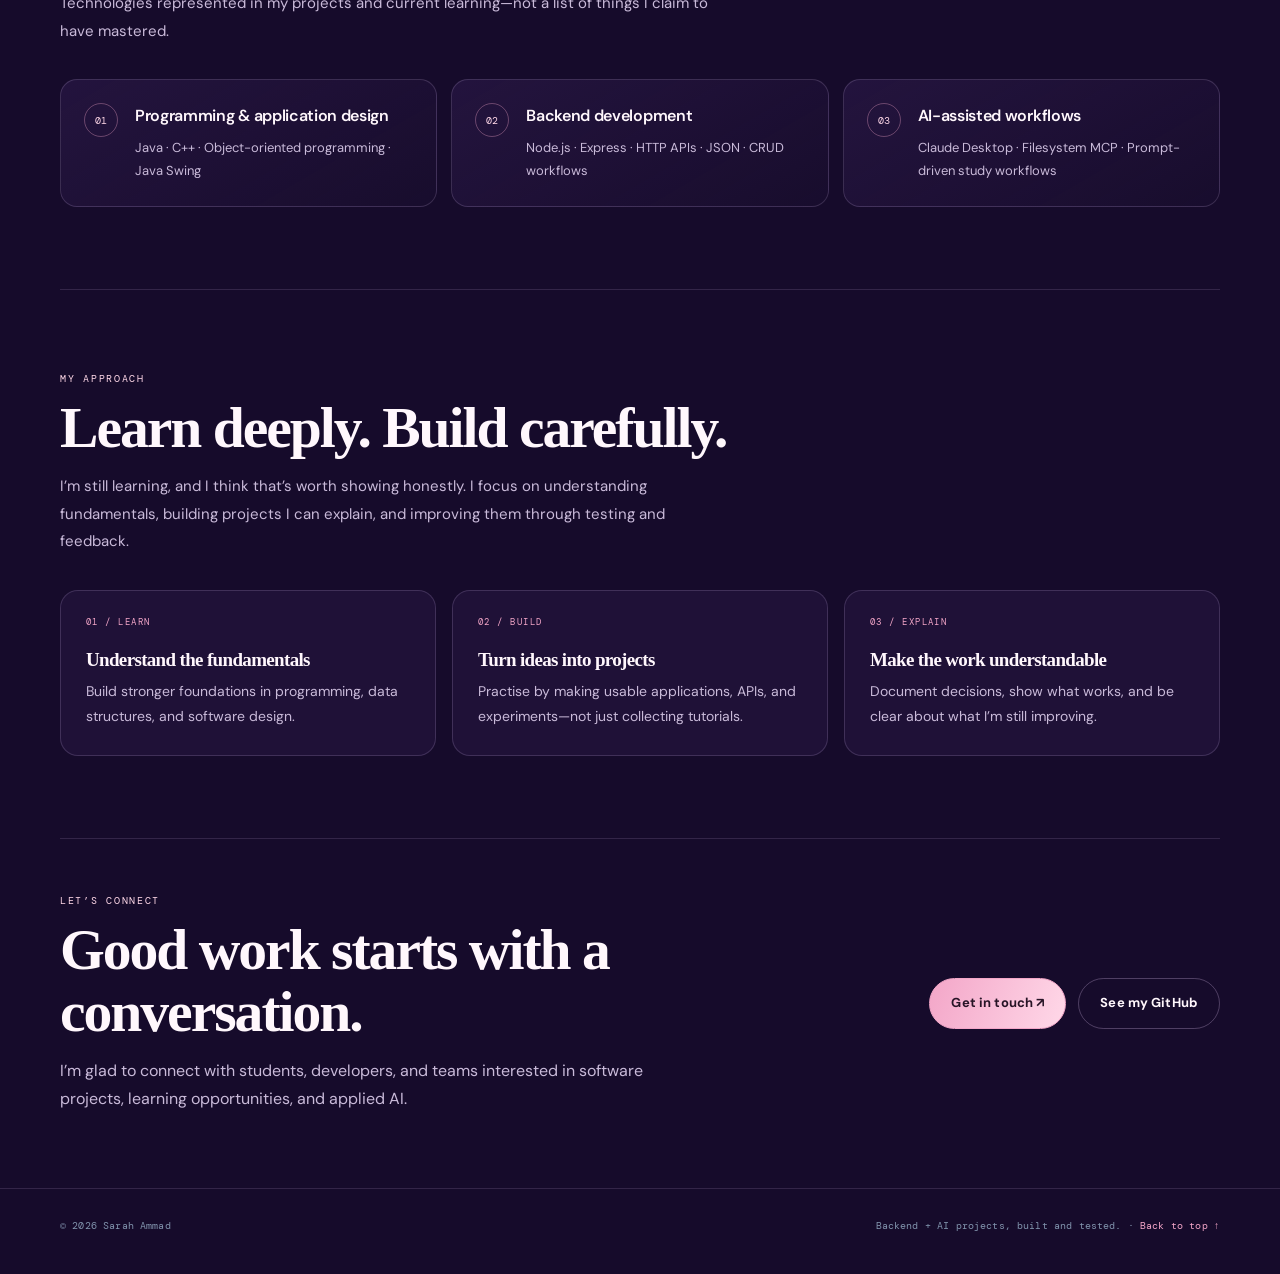
==== commit 9f4f29d2: "Add Campus Lost and Found project to homepage" ====
--- a/index.html
+++ b/index.html
@@ -110,6 +110,14 @@
         </article>
 
         <article class="project-row">
+<img src="lost-found-dashboard.png" alt="Campus Lost &amp; Found dashboard showing reports, found items, claims and returned property" loading="lazy">
+<div class="stack">Oracle · SQL · Database Systems</div>
+<h3>Campus Lost &amp; Found Management System</h3>
+<p>A database-backed campus lost-property system for recording lost and found items, reviewing claims, and tracking items returned to their owners.</p>
+<p class="project-result"><strong>Result:</strong> A dashboard summarizing open reports, found items, claims awaiting verification, returned items, and item categories.</p>
+<a href="project-lost-found.html">Read the case study →</a>
+</article>
+<article class="project-row">
           <div class="project-art agent-art" aria-hidden="true"><span>AI</span><span>FILES → SUMMARIZE → STUDY</span></div>
           <div class="stack">AI workflow · Claude Desktop · Filesystem MCP</div>
           <h3>Study Notes Summarizer Agent</h3>
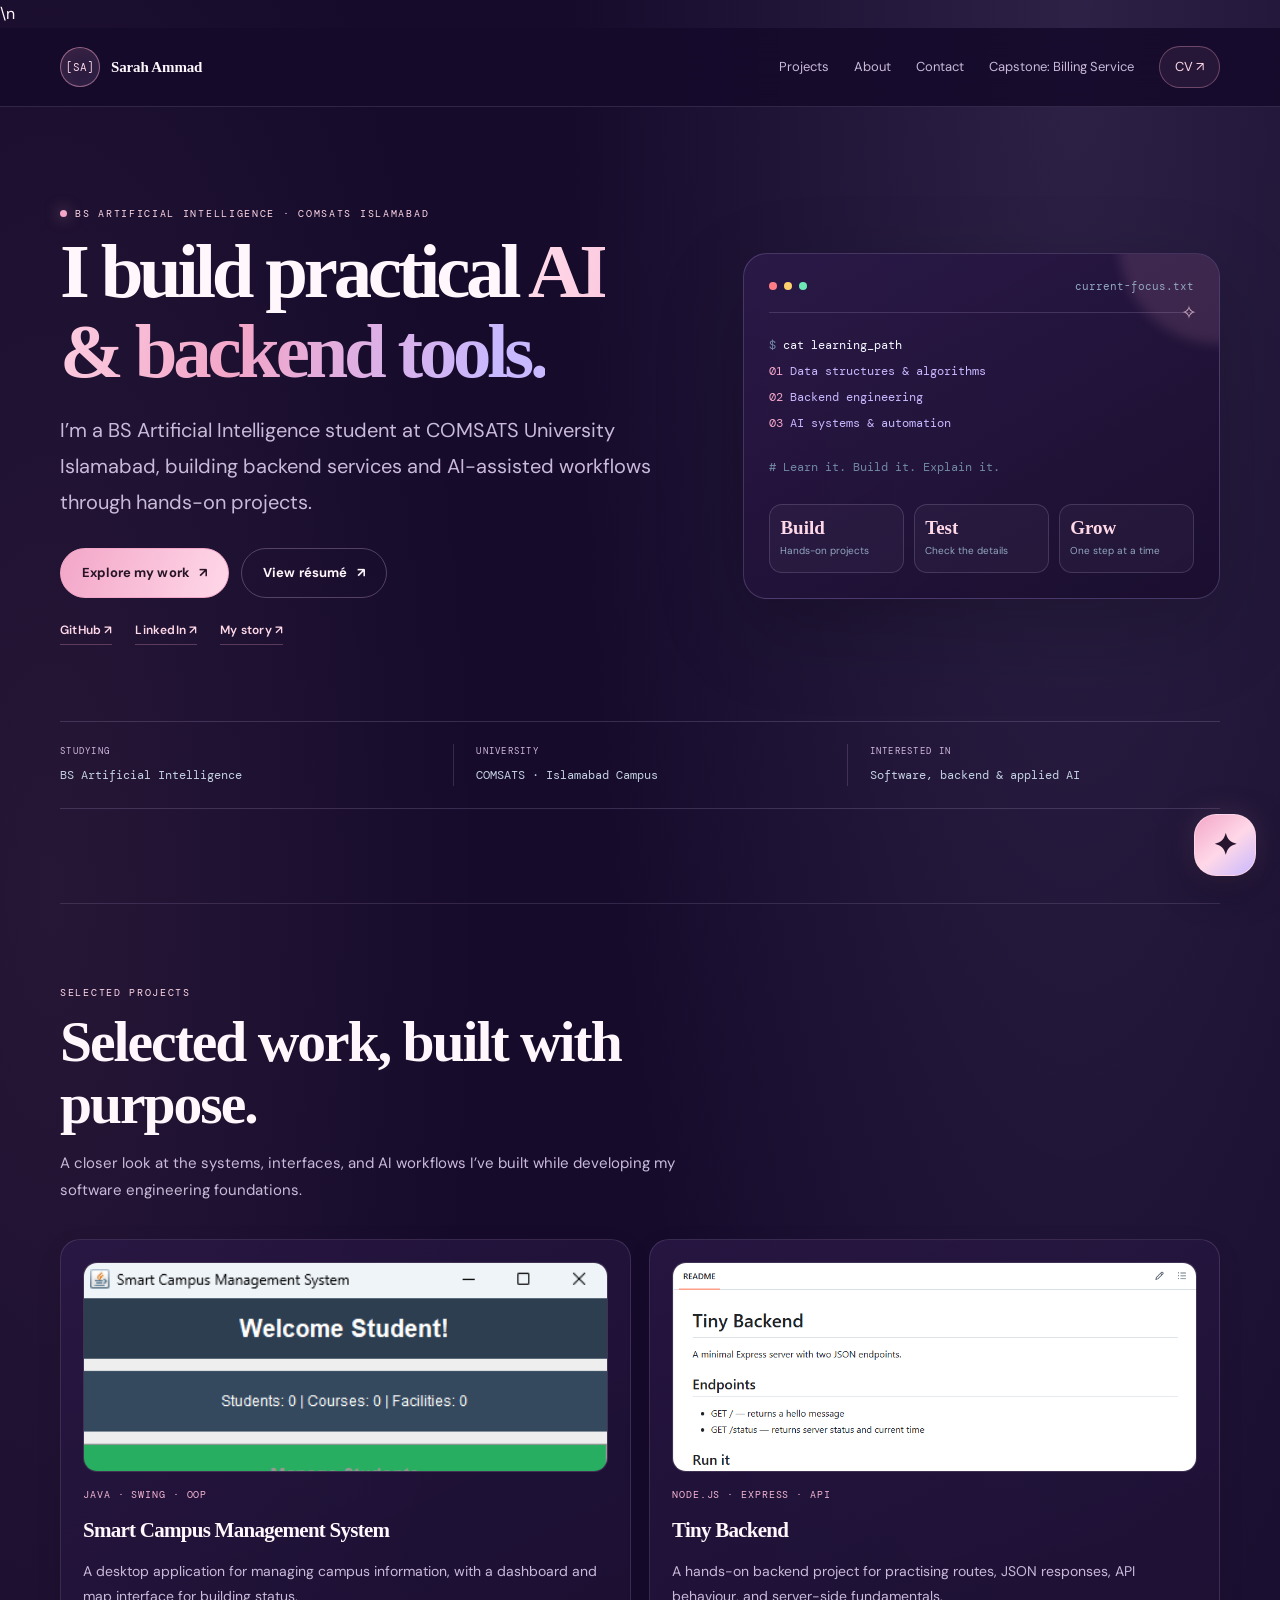
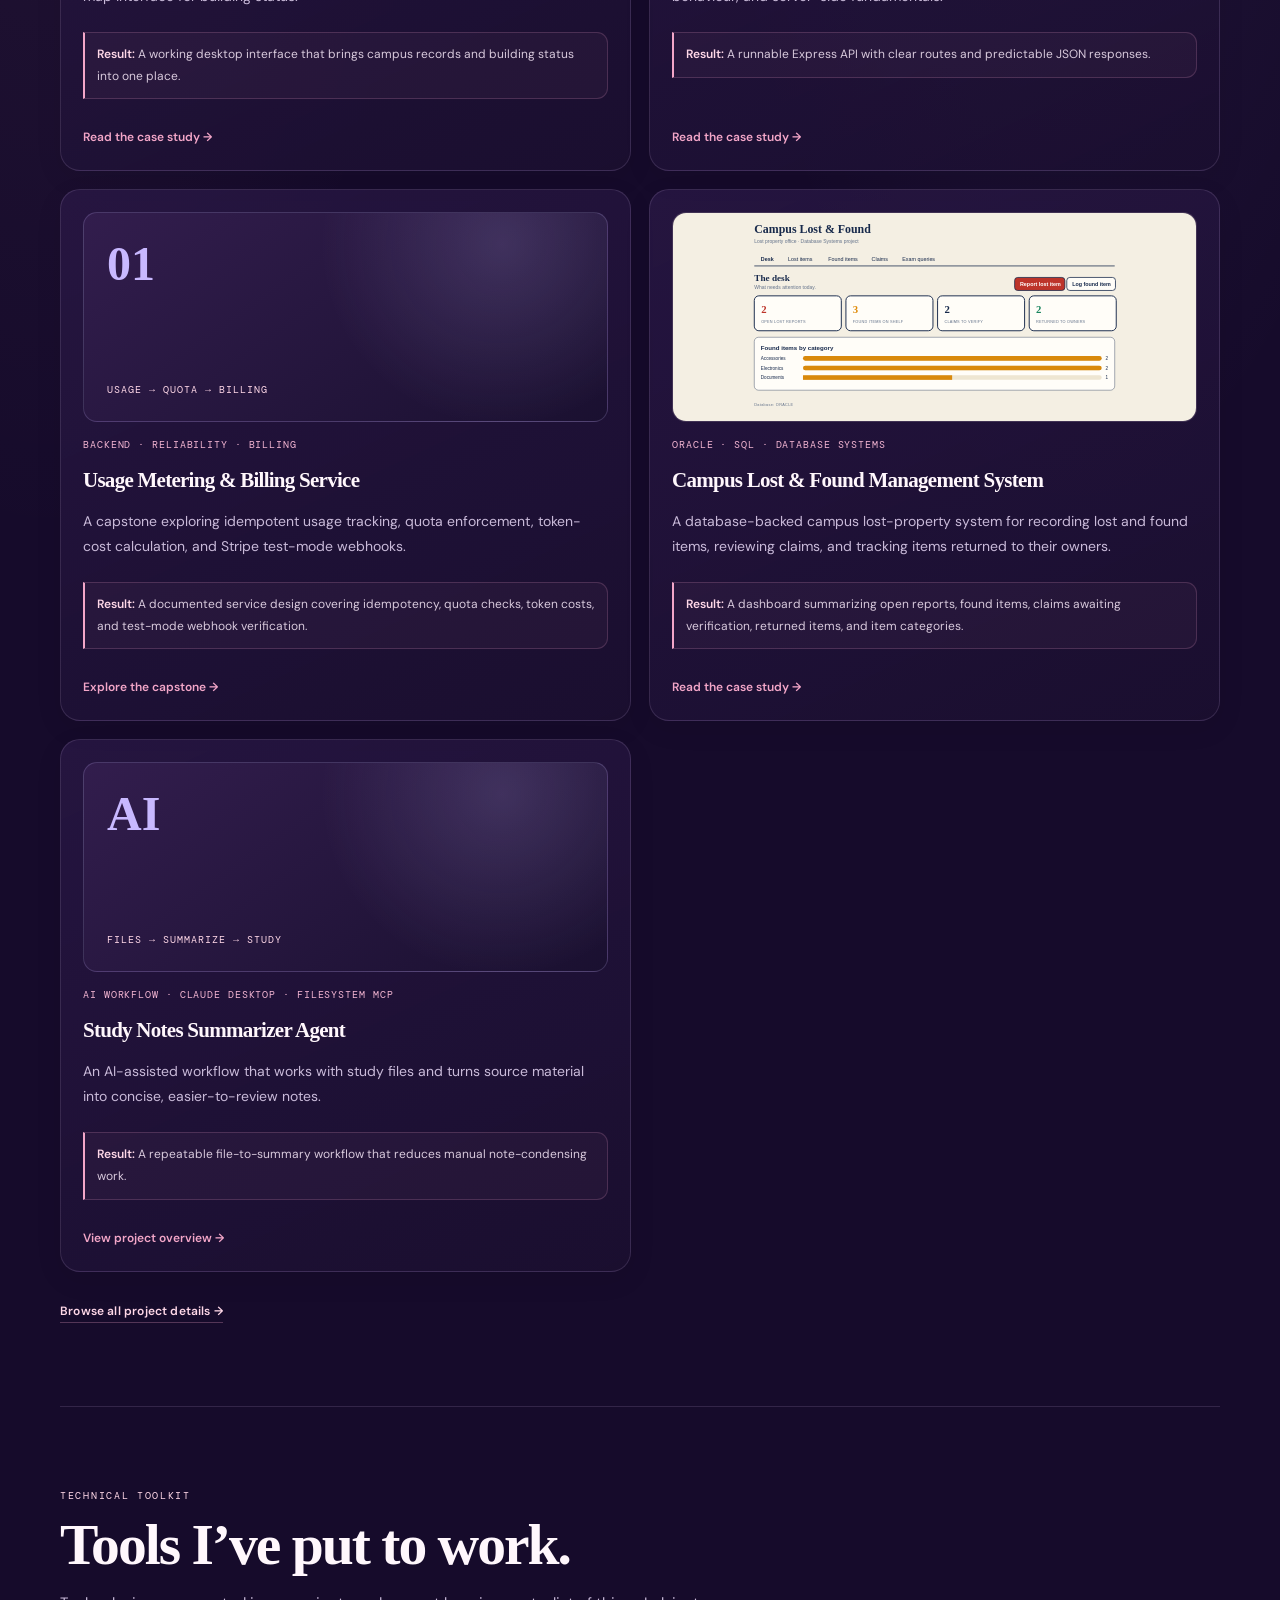
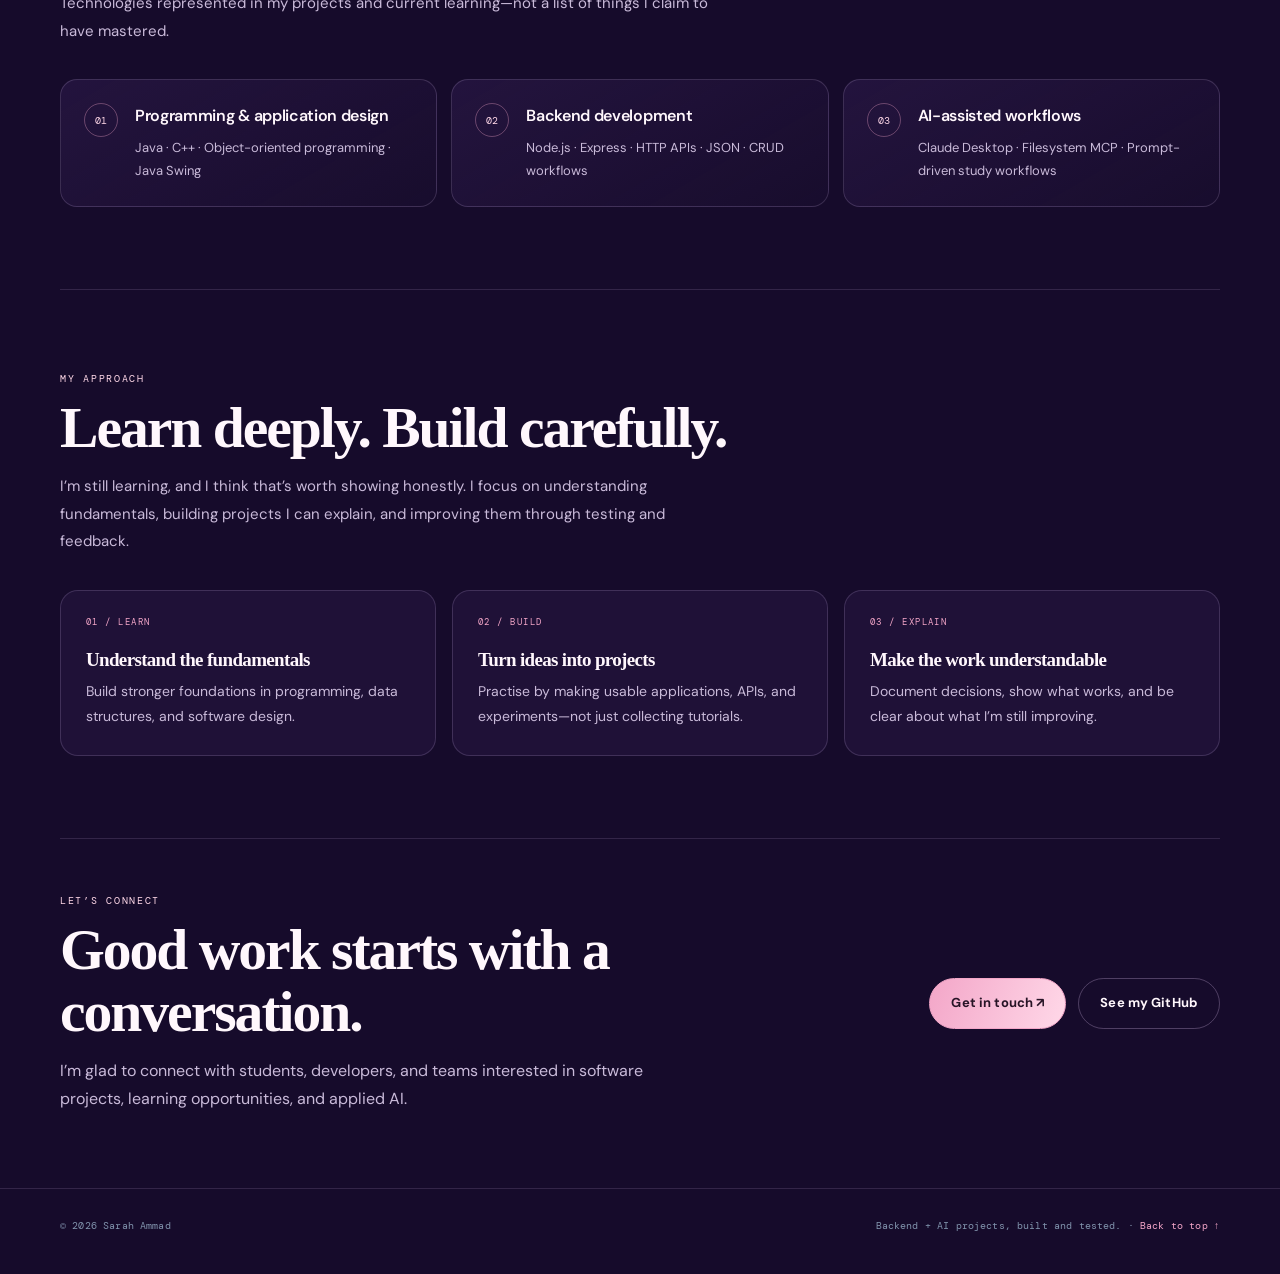
==== commit 63773e46: "Connect Lost and Found dashboard visual" ====
--- a/index.html
+++ b/index.html
@@ -110,7 +110,7 @@
         </article>
 
         <article class="project-row">
-<img src="lost-found-dashboard.png" alt="Campus Lost &amp; Found dashboard showing reports, found items, claims and returned property" loading="lazy">
+<img src="lost-found-dashboard.svg" alt="Campus Lost &amp; Found dashboard showing reports, found items, claims and returned property" loading="lazy">
 <div class="stack">Oracle · SQL · Database Systems</div>
 <h3>Campus Lost &amp; Found Management System</h3>
 <p>A database-backed campus lost-property system for recording lost and found items, reviewing claims, and tracking items returned to their owners.</p>
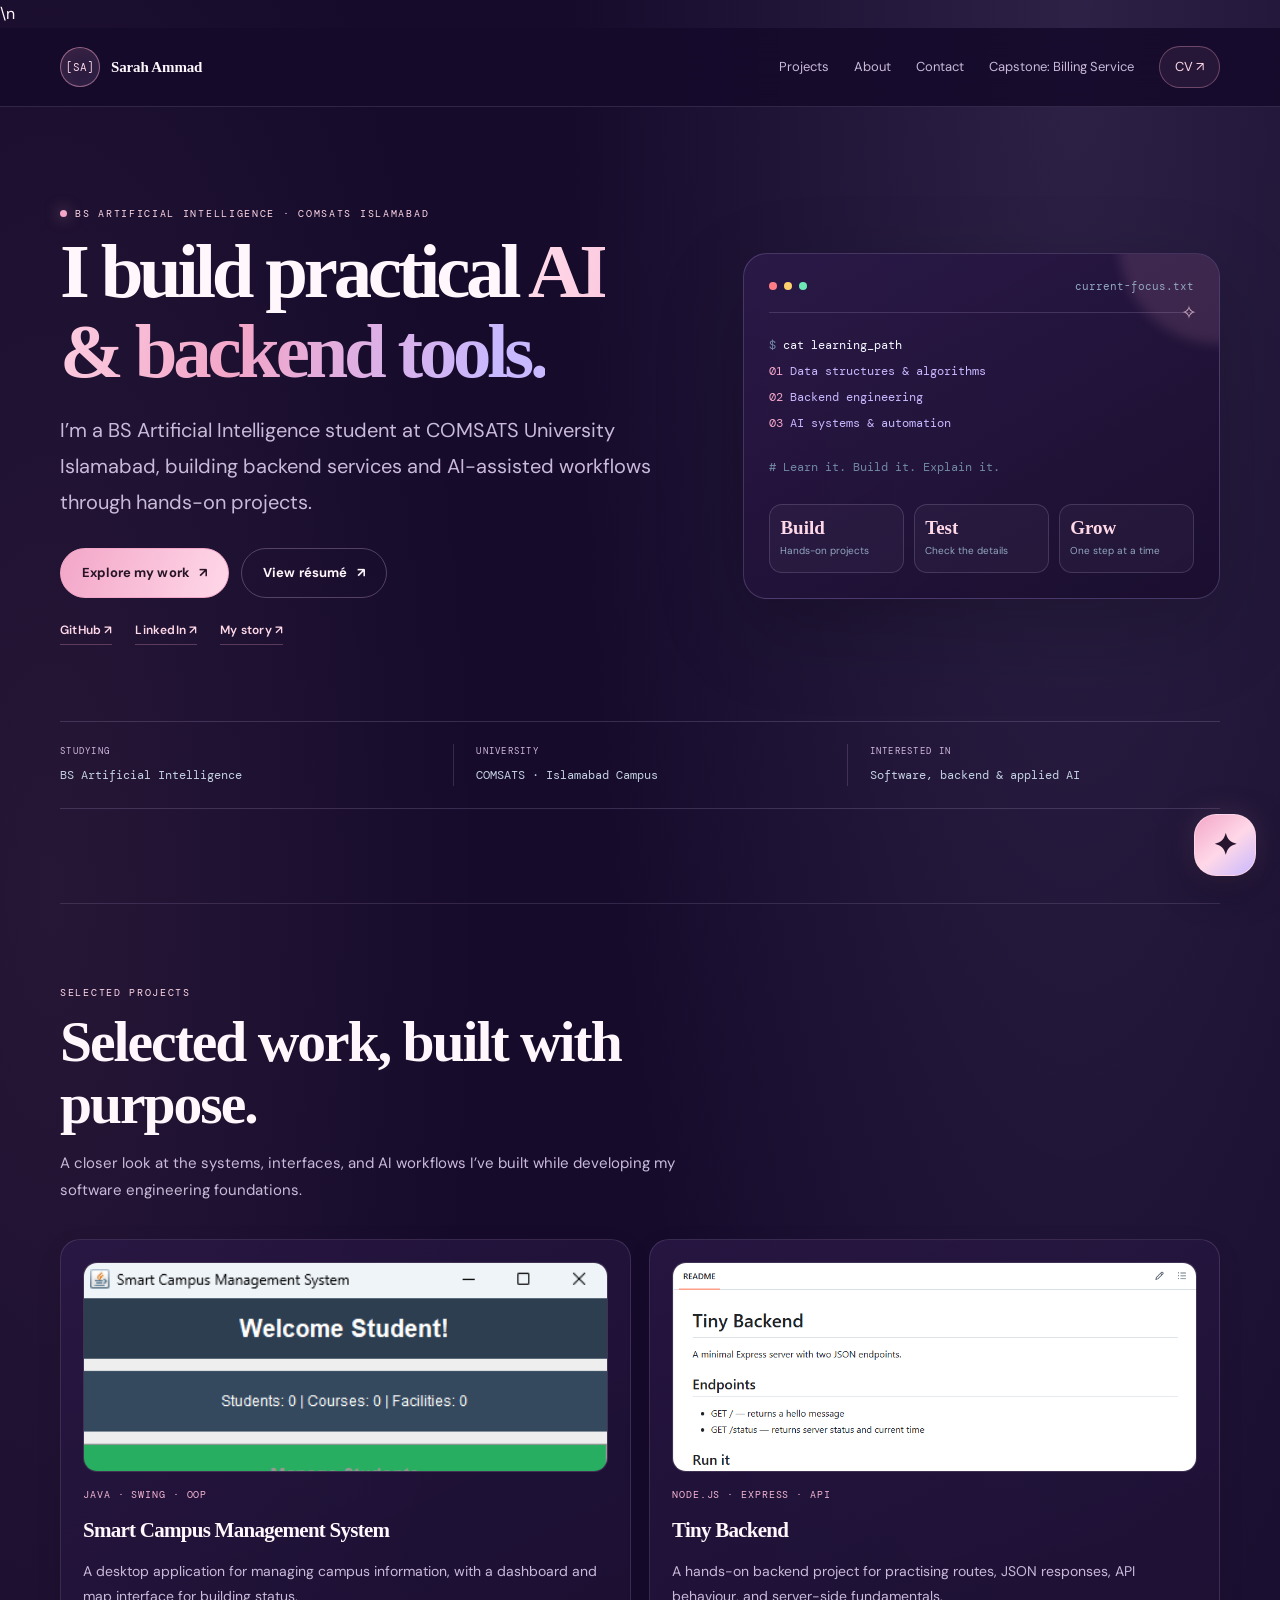
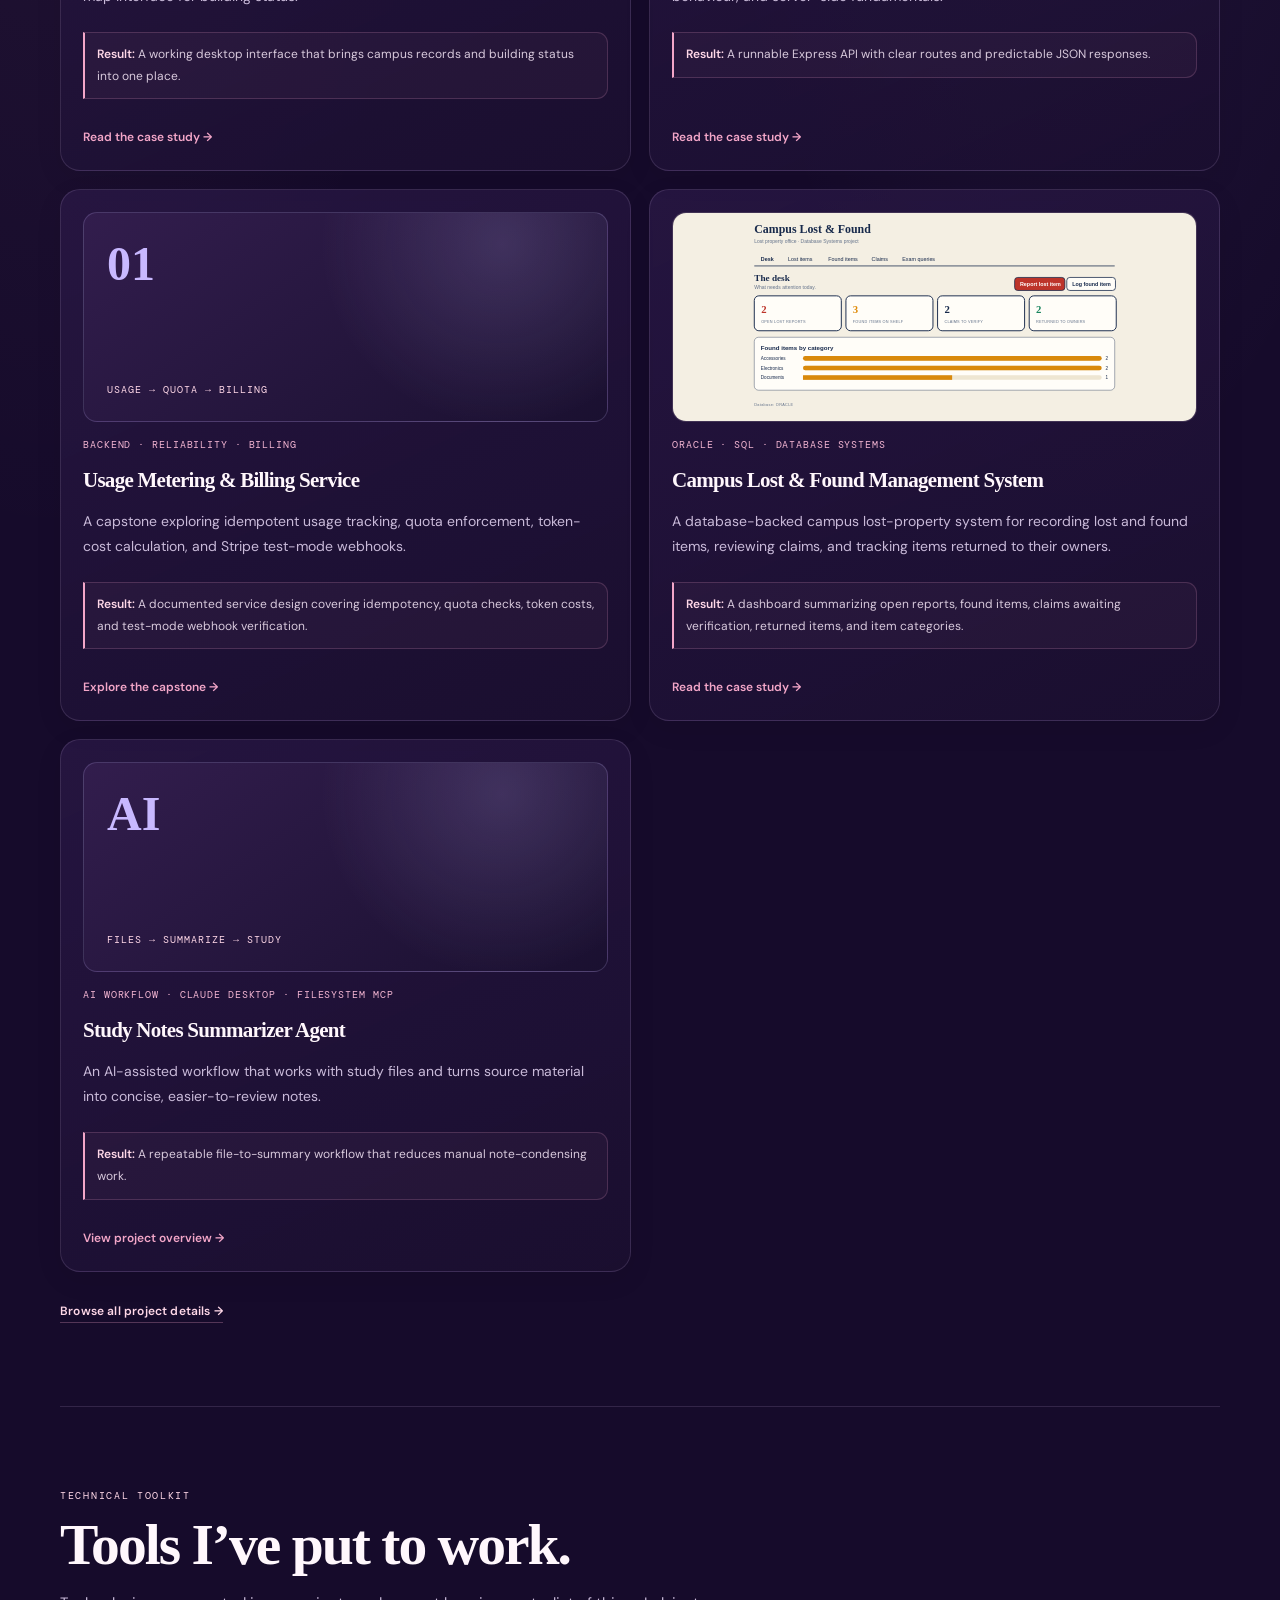
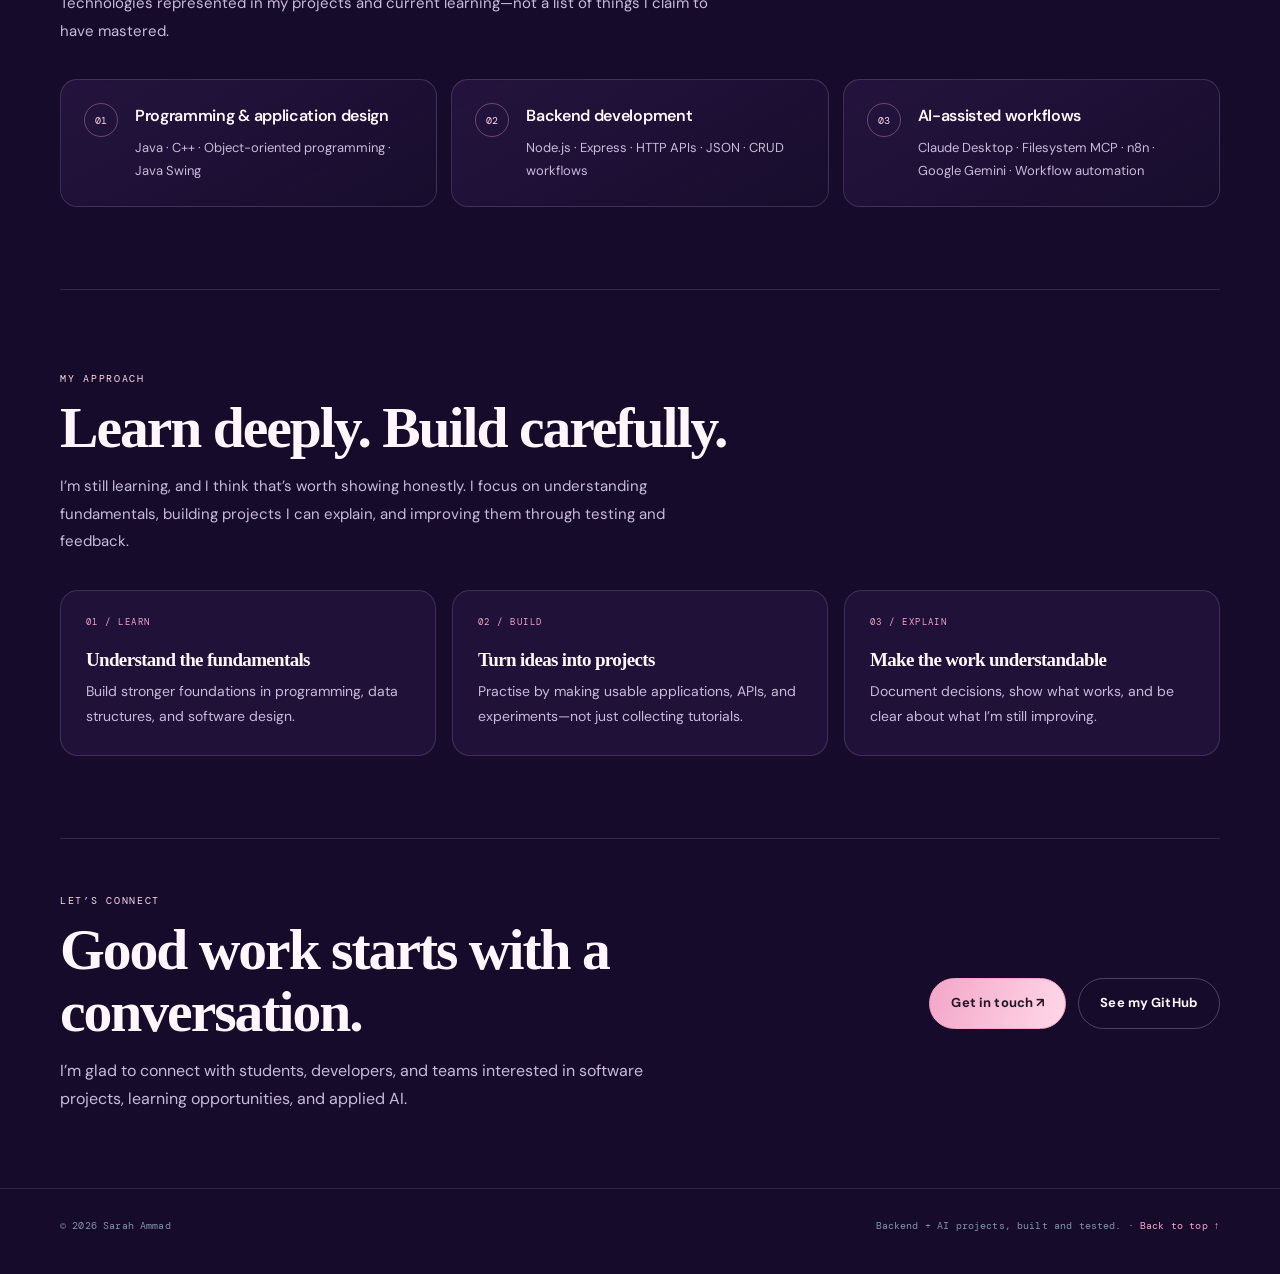
==== commit e468b5c1: "Feature AI Agents Arena on portfolio homepage" ====
--- a/index.html
+++ b/index.html
@@ -6,7 +6,7 @@
   <meta name="theme-color" content="#160b2b">
   <meta name="description" content="Sarah Ammad is a BS Artificial Intelligence student at COMSATS University Islamabad building software projects, backend APIs, and practical AI-powered tools.">
   <meta property="og:title" content="Sarah Ammad — AI & Software Portfolio">
-  <meta property="og:description" content="Projects, experiments, and learning in software engineering, backend development, and artificial intelligence.">
+  <meta property="og:description" content="Projects and practical learning in backend development, applied AI, and workflow automation.">
   <meta property="og:type" content="website">
   <meta property="og:url" content="https://sarahammadai.github.io/">
 <meta property="og:image" content="https://sarahammadai.github.io/social-card.svg">
@@ -139,7 +139,7 @@
       <div class="toolkit-grid">
         <article class="toolkit-card"><span class="toolkit-index" aria-hidden="true">01</span><div><h3>Programming &amp; application design</h3><p>Java · C++ · Object-oriented programming · Java Swing</p></div></article>
         <article class="toolkit-card"><span class="toolkit-index" aria-hidden="true">02</span><div><h3>Backend development</h3><p>Node.js · Express · HTTP APIs · JSON · CRUD workflows</p></div></article>
-        <article class="toolkit-card"><span class="toolkit-index" aria-hidden="true">03</span><div><h3>AI-assisted workflows</h3><p>Claude Desktop · Filesystem MCP · Prompt-driven study workflows</p></div></article>
+        <article class="toolkit-card"><span class="toolkit-index" aria-hidden="true">03</span><div><h3>AI-assisted workflows</h3><p>Claude Desktop · Filesystem MCP · n8n · Google Gemini · Workflow automation</p></div></article>
       </div>
     </section>
 
